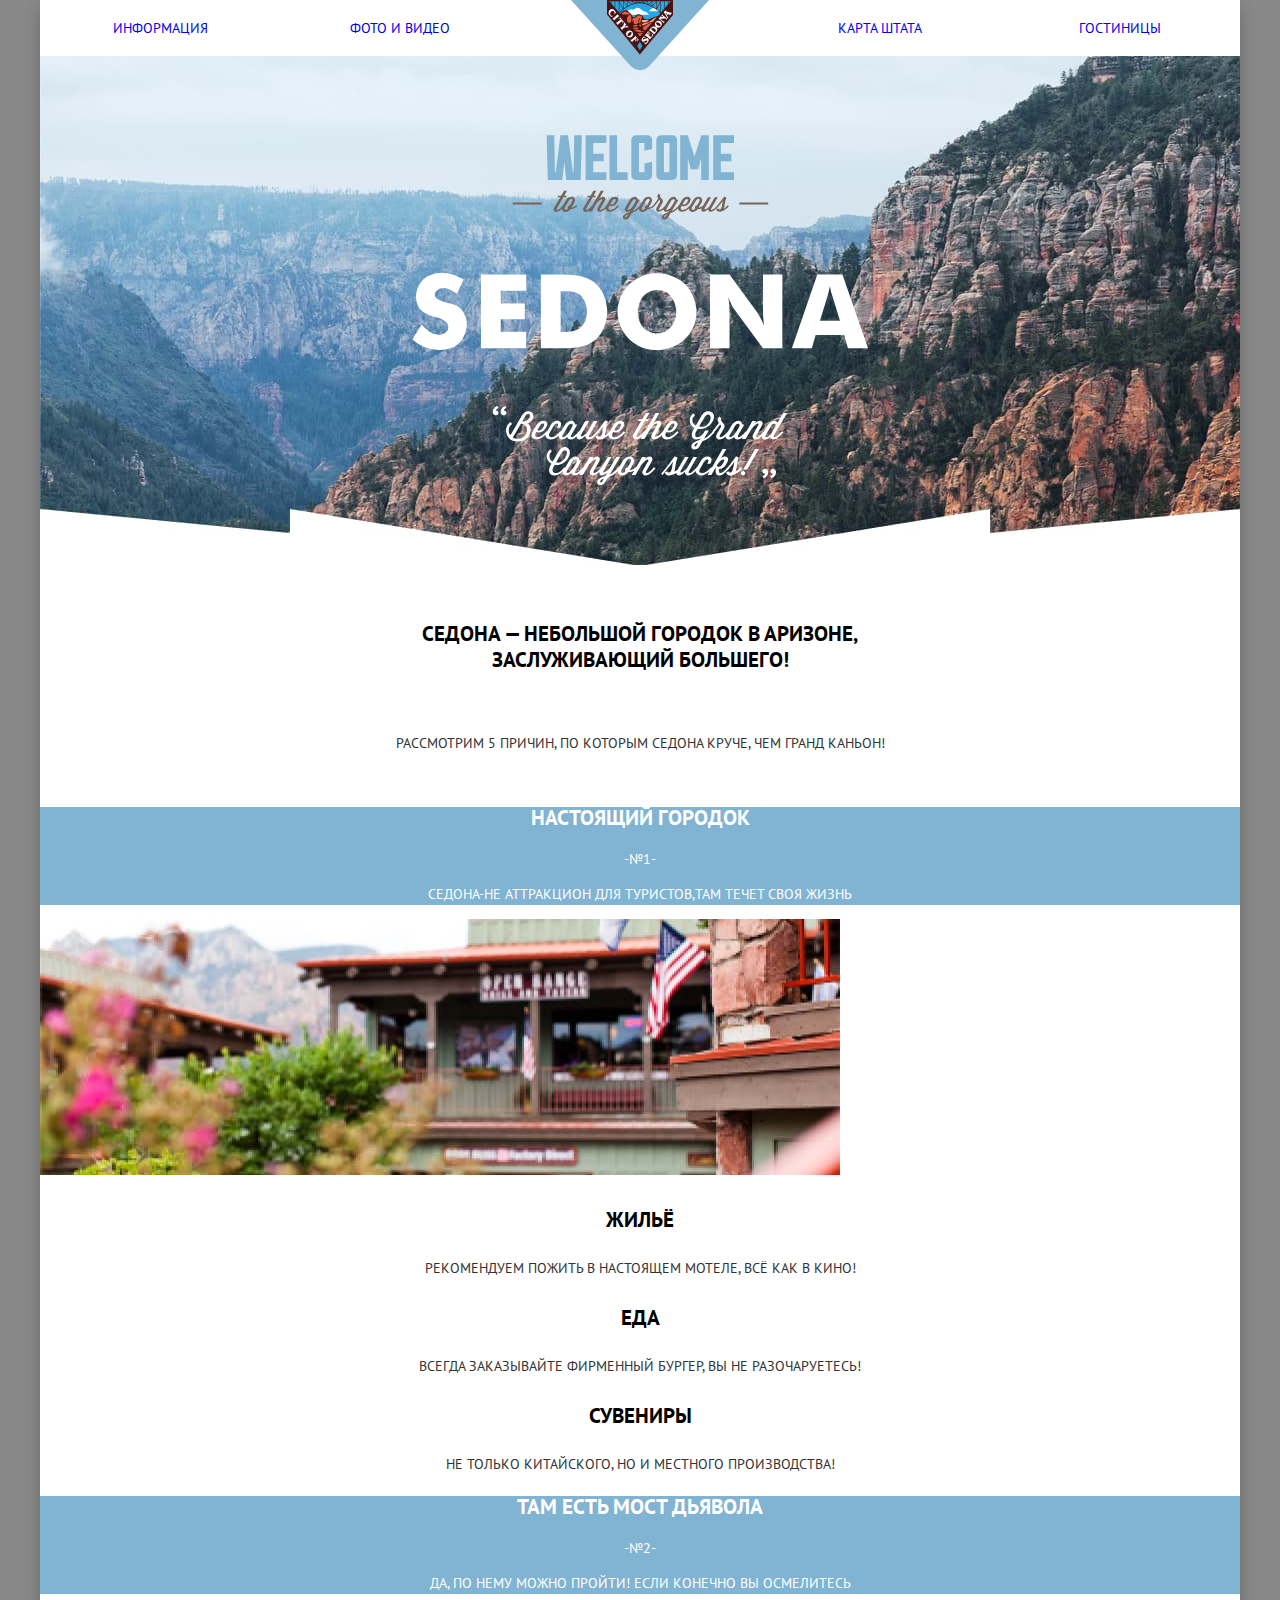
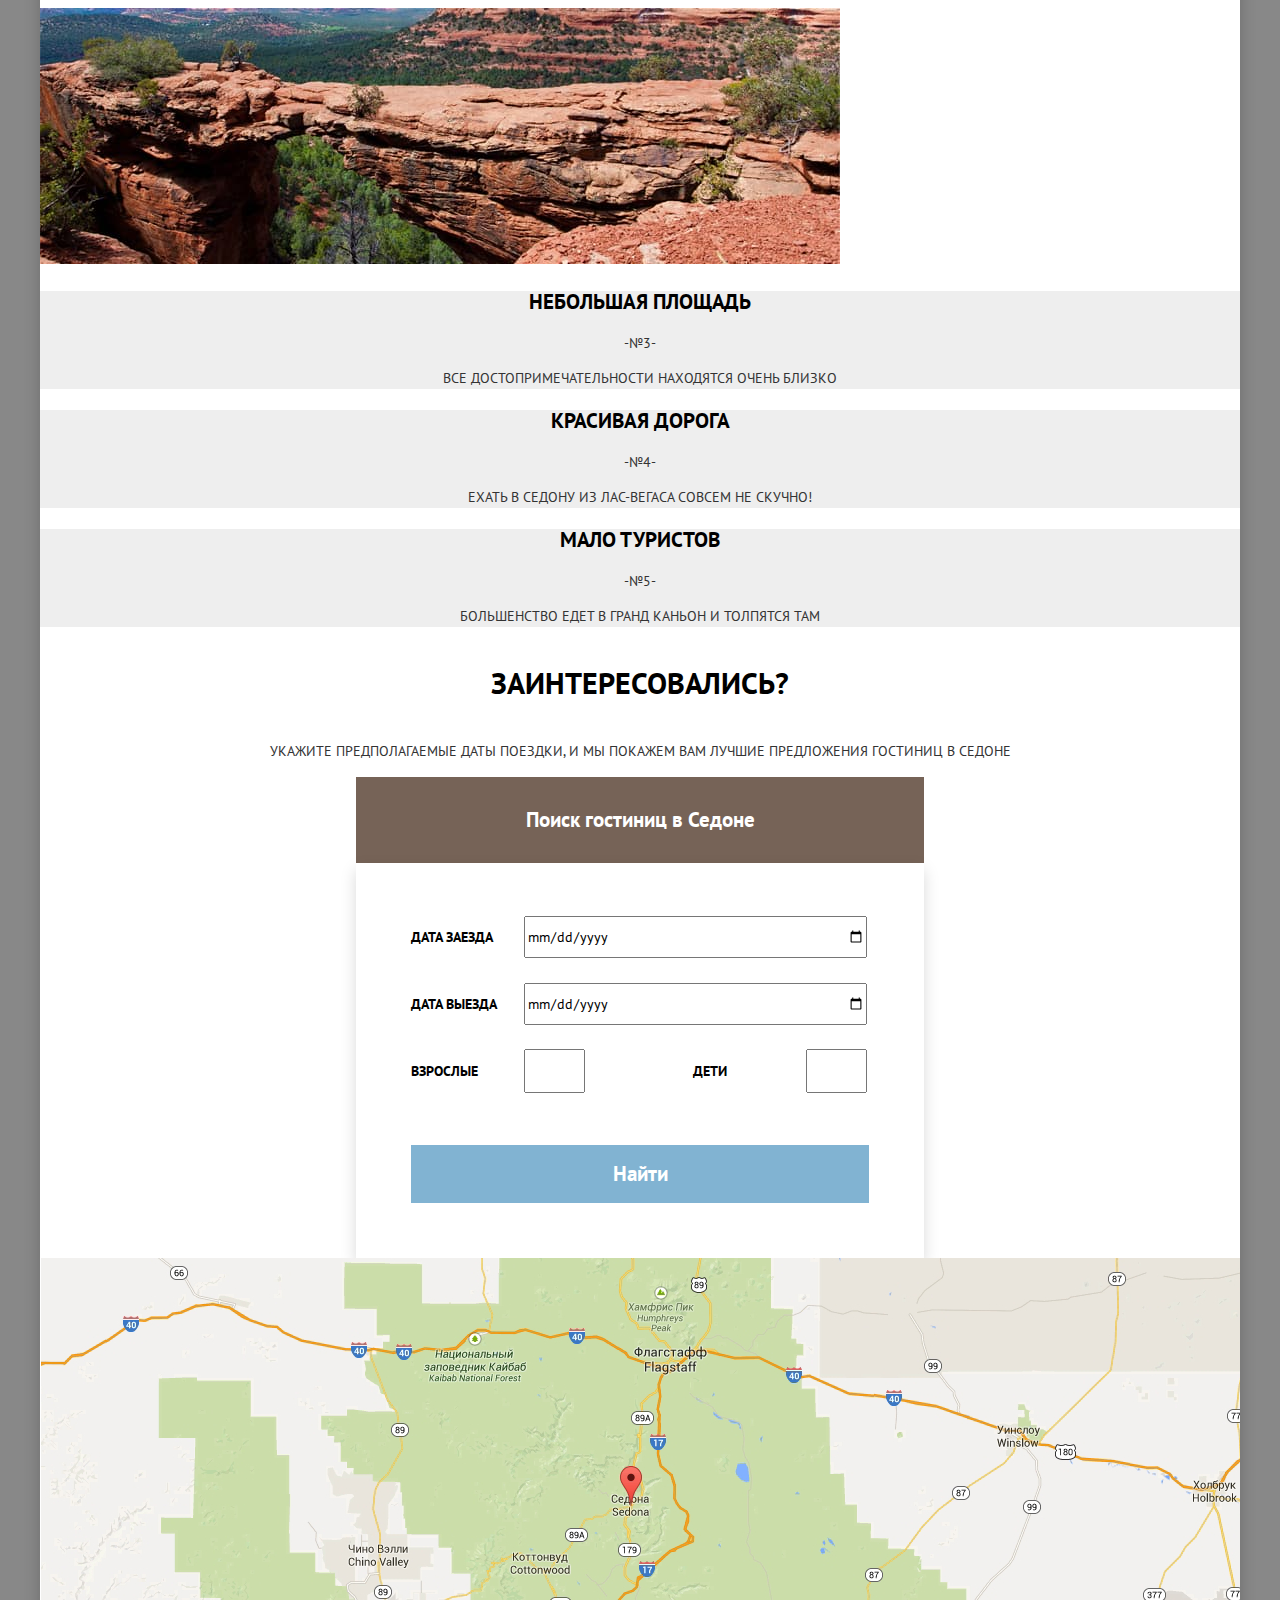
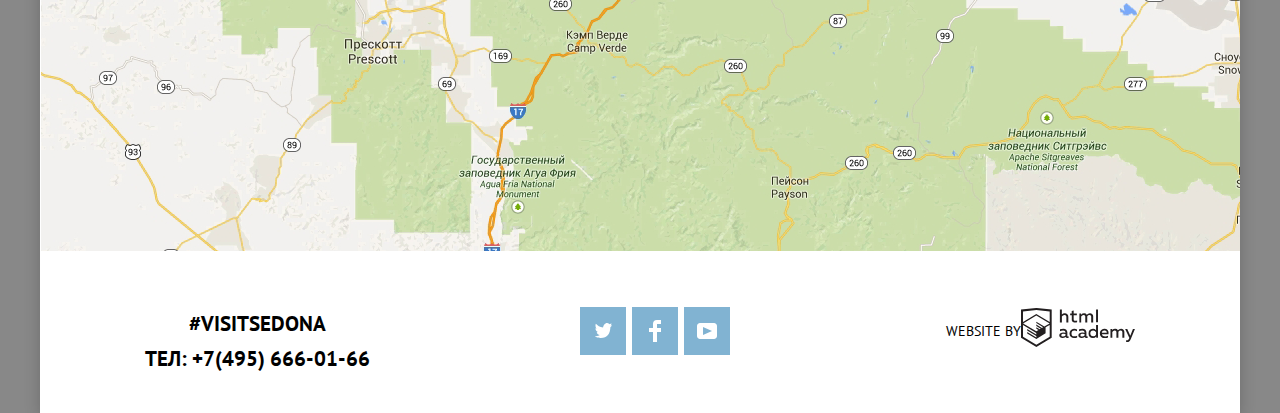
==== index.html @ 2810f87f "Доразмечены сетки" ====
<!DOCTYPE html>
<html class="page" lang="ru">
<head>
  <meta charset="utf-8">
  <title>HTML Academy: Седона</title>
  <link href="https://fonts.googleapis.com/css2?family=PT+Sans:wght@400;700&display=swap" rel="stylesheet">
  <link href="css/normalize.css" rel="stylesheet">
  <link href="css/style.css" rel="stylesheet">
</head>
<body>
<div class="container">
  <header class="header">
    <nav class="main-nav-container">
      <div class="nav-list">
        <ul class="reset-list site-nav-list">
          <li class="site-nav-item"><a href="blank.html">Информация</a></li>
          <li class="site-nav-item"><a href="blank.html">Фото и видео</a></li>
          <li class="site-nav-item"><a href="blank.html">Карта штата</a></li>
          <li class="site-nav-item"><a href="catalog.html">Гостиницы</a></li>
        </ul>
        <a class="main-header-logo">
          <img alt="Логотип Седона." height="70" src="img/logo-sedona.svg" width="138">
        </a>
      </div>
    </nav>
  </header>
  <main>
    <div class="hero">
      <img alt="Добро пожаловать в великолепную Седону." height="351" src="img/welcome.svg"
           width="457">
    </div>
    <div class="main-heading">
      <h1>Седона — небольшой городок в Аризоне, заслуживающий большего!</h1>
    </div>
    <section class="advantages">
      <h2 class="main-heading-advantages">Рассмотрим 5 причин, по которым Седона круче, чем Гранд каньон!</h2>
      <ul class="reset-list advantages-list">
        <li class="advantages-item">
          <div class="advantages-box">
            <h3 class="advantages-heading">Настоящий городок</h3>
            <p>-№1-</p>
            <p>Седона-не аттракцион для туристов,там течет своя жизнь</p>
          </div>
          <img alt="Вид на одно из зданий Седоны." height="256" src="img/view-of-the-house.jpg" width="800">
          <ul class="reset-list advantages-inner-list">
            <li class="advantages-inner-item">
              <h4 class="advantages-inner-title">Жильё</h4>
              <p class="advantages-content">Рекомендуем пожить в настоящем мотеле, всё как в кино!</p>
            </li>
            <li class="advantages-inner-item">
              <h4 class="advantages-inner-title">Еда</h4>
              <p class="advantages-content">Всегда заказывайте фирменный бургер, вы не разочаруетесь!</p>
            </li>
            <li class="advantages-inner-item">
              <h4 class="advantages-inner-title">Сувениры</h4>
              <p class="advantages-content">Не только китайского, но и местного производства!</p>
            </li>
          </ul>
        </li>
        <li class="advantages-item">
          <div class="advantages-box">
            <h3 class="advantages-heading">Там есть мост Дьявола</h3>
            <p>-№2-</p>
            <p>Да, по нему можно пройти! Если конечно вы осмелитесь</p>
          </div>
          <img alt="Мост Дьявола." height="256" src="img/bridge-of-the-devil.jpg" width="800">
        </li>
        <li class="advantages-item advantages-item-box">
          <h3 class="advantages-heading">Небольшая площадь</h3>
          <p class="advantages-content">-№3-</p>
          <p class="advantages-content">Все достопримечательности находятся очень близко</p>
        </li>
        <li class="advantages-item advantages-item-box">
          <h3 class="advantages-heading">Красивая дорога</h3>
          <p class="advantages-content">-№4-</p>
          <p class="advantages-content">Ехать в Седону из Лас-Вегаса совсем не скучно!</p>
        </li>
        <li class="advantages-item advantages-item-box">
          <h3 class="advantages-heading">Мало туристов</h3>
          <p class="advantages-content">-№5-</p>
          <p class="advantages-content">Большенство едет в Гранд каньон и толпятся там</p>
        </li>
      </ul>
    </section>
    <section class="search">
      <p class="search-title">Заинтересовались?</p>
      <p class="search-description">Укажите предполагаемые даты поездки, и мы покажем вам лучшие предложения гостиниц в
        Седоне</p>
      <div class="search-wrap">
        <button class="button-search button-search-hotel" type="button">Поиск гостиниц в Седоне</button>
        <form action="https://echo.htmlacademy.ru" class="search-form" method="get">
          <ul class="search-list reset-list">
            <li class="search-item">
              <label for="arrival">Дата заезда</label>
              <input id="arrival" name="arrival" type="date">
            </li>
            <li class="search-item">
              <label for="departure">Дата выезда</label>
              <input id="departure" name="departure" type="date">
            </li>
            <li class="search-item">
              <label for="adult">Взрослые</label>
              <input id="adult" min="0" name="number" step="1" type="number">
            </li>
            <li class="search-item">
              <label for="child">Дети</label>
              <input id="child" min="0" name="child" step="1" type="number">
            </li>
          </ul>
          <button class="button-search button-find" type="submit">Найти</button>
        </form>
      </div>
      <img alt="Схема проезда." height="594" src="img/map.png" width="1199">
    </section>
  </main>
  <footer class="page-footer">
    <div class="footer-contact">
      <p class="hashtag">#visitsedona</p>
      <a class="tel" href="tel:+74956660166">ТЕЛ: +7(495) 666-01-66</a>
    </div>
    <ul class="reset-list social-list">
      <li>
        <a class="social-link" href="#">
          <span class="visually-hidden">twitter</span>
          <svg height="15" viewBox="0 0 17 15" width="17">
            <path
              d="M10.95.144c1.685-.496 2.984.27 3.577 1.179.673-.231 1.331-.481 2.011-.708a2.345 2.345 0 0 1-.857 1.768c.685.17 1.304-.491 1.304-.491-.169 1-1.006 1.788-1.563 2.024-.231 6.75-3.175 11.217-10.077 11.082h-.446c-.41 0-4.164-.46-4.898-1.887 2.271.196 3.893-.422 4.693-1.177-.96-.3-2.679-.477-2.979-2.95.349.106.564.228 1.19.119C1.705 8.247.374 7.53.448 5.33c.285.328 1.067.536 1.34.472C1.085 5.561-.182 2.442.894.85c1.818 1.854 3.735 3.606 7.152 3.773C8.254 2.33 9.183.793 10.95.144z"
              fill="#FFF"/>
          </svg>

        </a>
      </li>
      <li>
        <a class="social-link" href="#">
          <span class="visually-hidden">facebook</span>
          <svg height="22" viewBox="0 0 12 22" width="12">
            <path d="M12 4V0H8a4 4 0 0 0-4 4v4H0v4h4v10h4V12h4V8H8V4h4z" fill="#FFF"/>
          </svg>
        </a>
      </li>
      <li>
        <a class="social-link" href="#">
          <span class="visually-hidden">youtube</span>
          <svg height="16" viewBox="0 0 20 16" width="20">
            <path
              d="M17 0H3C1.35 0 0 1.35 0 3v10c0 1.65 1.35 3 3 3h14c1.65 0 3-1.35 3-3V3c0-1.65-1.35-3-3-3zM6.027 11.998V4.002L15.014 8l-8.987 3.998z"
              fill="#FFF"/>
          </svg>

        </a>
      </li>
    </ul>
    <div class="website-wrap">
      <span class="website">Website by</span>
      <a class="img-logo" href="https://htmlacademy.ru/intensive/htmlcss">
        <img alt="Логотип htmlacademy." height="40" src="img/logo-htmlacademy.svg" width="114">
      </a>
    </div>
  </footer>
</div>
</body>
</html>
---- css/style.css ----
/* Variables */
:root {
  --white: #FFFFFF;
  --light-grey: #F2F2F2;
  --grey: #888888;
  --brown-grey-light: #EEEEEE;
  --border: #E5E5E5;
  --brown-grey: #666666;
  --blue: #81B3D2;
  --blue-middle: #669EC0;
  --blue-exstra-dark: #5496BD;
  --brown: #766357;
  --brown-middle: #604E43;
  --brown-dark: #503E33;
  --brown-exstra-dark: #333333;
  --black: #000000;
  --backgroung-welcome: #7aa2c8;
  --background-catalog: #6d757e;
  --backgroung-toggle: #ABABAB;
  --backgroung-controls: 255, 255, 255, 0.3;
}

/* Global */
body {
  min-width: 1200px;
  margin: 0;
  padding: 0;
  font-family: "PT Sans", "Arial", sans-serif;
  font-size: 14px;
  line-height: 21px;
  font-weight: normal;
  color: var(--black);
  text-transform: uppercase;
  background-color: var(--grey);
}

a {
  text-decoration: none;
}

img {
  max-width: 100%;
  height: auto;
}

.visually-hidden {
  position: absolute;
  width: 1px;
  height: 1px;
  margin: -1px;
  border: 0;
  padding: 0;
  white-space: nowrap;
  clip-path: inset(100%);
  clip: rect(0 0 0 0);
  overflow: hidden;
}

/*Grid*/
.page {
  height: 100%;
}

.container {
  width: 1200px;
  background-color: var(--white);
  box-shadow: 0px 5px 15px rgba(0, 1, 1, 0.2);
  margin: 0 auto;
}

/* Main navigation */
.main-nav-container {
  line-height: 26px;
  color: var(--black);
  text-align: center;
}

.reset-list {
  list-style: none;
  margin: 0;
  padding: 0;
}

.nav-list {
  display: grid;
  position: relative;
}

.site-nav-list {
  display: flex;
  width: 100%;
}

.site-nav-item {
  width: 20%;
  padding: 15px 0;
}

.site-nav-item:nth-child(2) {
  margin-right: auto;
}

.main-header-logo {
  position: absolute;
  left: 50%;
  top: 0;
  transform: translateX(-50%);
}


/* User navigation */
.site-nav a {
  color: inherit;
  font-weight: bold;
}

.site-nav a:focus,
.site-nav a:hover {
  color: var(--blue);
}

.site-nav a:active {
  color: var(--black);
}

.site-nav a:not([href]) {
  color: var(--brown);
}

/*main*/
.hero {
  display: flex;
  justify-content: center;
  background-color: var(--backgroung-welcome);
  background-image: url("../img/background-welcome.jpg");
  min-height: 509px;
}

.main-heading {
  line-height: 26px;
  text-align: center;
  font-weight: bold;
  display: flex;
  justify-content: center;
  margin-top: 42px;
  margin-bottom: 43px;
  align-items: center;
  padding: 0 365px 0 365px;
}

.main-heading h1 {
  font-size: 21px;
}

/*section advantages*/
.main-heading-advantages {
  line-height: 26px;
  font-size: 14px;
  color: var(--brown-exstra-dark);
  text-align: center;
  font-weight: normal;
  display: flex;
  justify-content: center;
  margin-bottom: 51px;
  margin-top: 0;
}

.advantages-inner-list {
  text-align: center;
}

.advantages-box {
  color: var(--white);
  background-color: var(--blue);
  text-align: center;
}

.advantages-heading,
.advantages-inner-title {
  font-size: 21px;
  font-weight: bold;
}

.advantages-item-box {
  background-color: var(--brown-grey-light);
  text-align: center;
}

.advantages-content {
  color: var(--brown-exstra-dark);
}

.search {
  display: flex;
  align-items: center;
  flex-direction: column;
}

.search-wrap {
  width: 568px;
  align-items: center;
  display: flex;
  flex-direction: column;
}

.search-list {
  display: grid;
  grid-template-rows: 38px 38px 38px;
  grid-template-columns: 50% 50%;
  row-gap: 29px;
  column-gap: 53px;
}

.search-item:nth-child(1),
.search-item:nth-child(2) {
  grid-column: 1/3;
}

.search-item {
  display: flex;
  justify-content: flex-start;
  align-self: center;
}

.search-item label {
  min-width: 113px;
  margin-right: auto;
  align-self: center;
}

.search-item input {
  width: 100%;
  height: 38px;
  margin-right: 55px;
}

.button-search-hotel {
  display: flex;
  width: 100%;
  justify-content: center;
  padding-top: 30px;
  padding-bottom: 30px;
}

.search-title {
  font-size: 30px;
  line-height: 24px;
  text-align: center;
  font-weight: bold;
}

.search-description {
  color: var(--brown-exstra-dark);
  line-height: 24px;
  text-align: center;
}

.button-search {
  color: var(--white);
  font-weight: bold;
  font-size: 21px;
  line-height: 26px;
  text-align: center;
  background-color: var(--brown);
  border: 0;
}

.button-find {
  background-color: var(--blue);
  display: block;
  padding: 16px 0;
  width: inherit;
  margin-top: 55px;
}

/* User button-find*/
.button-find:hover {
  background-color: var(--blue-middle);
}

.button-find:active {
  background-color: var(--blue-exstra-dark);
}


.search-form {
  width: 100%;
  line-height: 26px;
  font-weight: bold;
  box-shadow: 0px 7px 15px rgba(0, 1, 1, 0.15);
  padding: 55px;
  box-sizing: border-box;
}

/*Footer*/
.page-footer {
  font-size: 21px;
  line-height: 26px;
  color: var(--black);
  font-weight: bold;
  display: flex;
  justify-content: space-around;
  padding-top: 39px;
  padding-bottom: 41px;
  align-items: center;
}

.footer-contact {
  display: flex;
  align-items: center;
  flex-direction: column;
}

.social-list a {
  width: 46px;
  height: 48px;
  background-color: var(--blue);
  color: var(--black);
  display: flex;
  justify-content: center;
  align-items: center;
}

.social-list {
  display: flex;
  justify-content: center;
  align-items: center;
}

.social-list li {
  display: flex;
  margin-right: 6px;
}

.website-wrap {
  display: flex;
  justify-content: center;
  align-items: center;
  /* margin-right: */
}

.tel {
  color: var(--black);
  display: flex;
}

.hashtag {
  display: flex;
  margin-bottom: 9px;
}

.img-logo a {
  color: var(--black)
}

.website {
  color: var(--black);
  line-height: 26px;
  font-weight: normal;
  font-size: 14px;
}

/*User link-footer

.social-link:hover,
.social-link:focus,
.tel a:focus
{
 backgroung-color:var(--middle-blue)
}
.social-link:active,
.tel a:active
{
  background-color:var(--exstra-dark-blue)
}
*/
/*Catalog*/
/*Catalog section hotel-list*/
.hotel-list {
  display: flex;
}

.hotel {
  display: flex;
  justify-content: flex-start;
  align-items: center;
}

.hotel-item {
  border-top: 1px solid;
  border-color: var(--border);
  padding-right: 73px;
  padding-top: 24px;
  padding-left: 73px;
  padding-bottom: 30px;
}

.hotel-item:last-child {
  border-bottom: 1px solid;
  border-color: var(--border);
}

.hotel-title-link {
  color: var(--black);
  font-size: 21px;
  line-height: 26px;
  font-weight: bold;
}

.catalog-category-price {
  color: var(--brown-exstra-dark);
}

.catalog-category-price:first-child {
  margin-right: 38px;
}

.button-hotel {
  color: var(--white);
  font-weight: bold;
  padding: 3px 17px;
}

.rating {
  color: var(--brown-grey);
  background-color: var(--light-grey);
  text-align: center;
  align-self: flex-end;
  margin-left: auto;
  padding: 3px 12px 3px 15px;
}

.detail-button {
  background-color: var(--blue);
  margin-right: 6px;
}

.book-button {
  background-color: var(--brown);

}

.hotel-items {
  width: 100%;
}

.hotel-img {
  margin-right: 30px;
}

.hotel-content h3 {
  margin: 0 0 0 7px;
}

.hotel-category {
  margin-bottom: 18px;
}

/*User link class button*/

.detail-button:focus,
.detail-button:hover {
  background-color: var(--blue-middle);
}

.book-button:focus,
.book-button:hover {
  background-color: var(--brown-middle);
}

.detail-button:active {
  background-color: var(--blue-exstra-dark);
}

.book-button:active {
  background-color: var(--brown-dark);
}

/*User link */

.hotel-title-link:hover,
.hotel-title-link:focus {
  color: var(--blue);
}

.hotel-title-link:active {
  color: var(--black);
}

/*catalog filter*/
.filter-item {
  margin: 0;
  padding: 0;
  border: none;
}

.range-controls {
  position: relative;
  width: 316px;
  height: 2px;
  background-color: rgba(var(--backgroung-controls));
  margin-top: 20px;
}

.range-controls .scale {
  height: 2px;
  width: 248px;
  background-color: var(--white);
}

.range-controls .bar {
  width: 70%;
  height: 2px;
  background-color: var(--white);
}

.range-controls .toggle {
  position: absolute;
  top: 0;
  left: 0;
  width: 4px;
  height: 4px;
  padding: 0;
  border: 8px solid var(--white);
  background-color: var(--backgroung-toggle);
  mix-blend-mode: normal;
  border-radius: 50%;
  box-shadow: 0 2px 1px 0 var(--backgroung-toggle);
  cursor: pointer;
  transform: translateY(-50%);
}

.range-controls .toggle-min {
  left: 0px;
}

.range-controls .toggle-max {
  left: 233px;
}

.price-controls {
  border: 2px solid var(--white);
  border-radius: 2px;
}

.filter-form {
  background-color: var(--background-catalog);
  background-image: url("../img/background.jpg");
  color: var(--white);
}

.filter-form legend {
  font-size: 16px;
  font-weight: bold;
}

.filter-form fieldset {
  border: 0;
}

.found {
  font-weight: bold;
  font-size: 21px;
  line-height: 26px;
}

.sorting h2 {
  font-size: 12px;
  line-height: 18px;
  font-weight: normal;
}

.link-sorting {
  font-size: 12px;
  line-height: 18px;
  color: var(--black);
  text-decoration: underline;
  text-decoration-style: dotted;
}

/*user sorting*/

.link-sorting:hover {
  color: var(--blue);
}

.link-sorting:active {
  color: var(--blue);
  text-decoration: none;
}

.link-sorting:focus {
  color: var(--black);
  text-decoration: none;
}
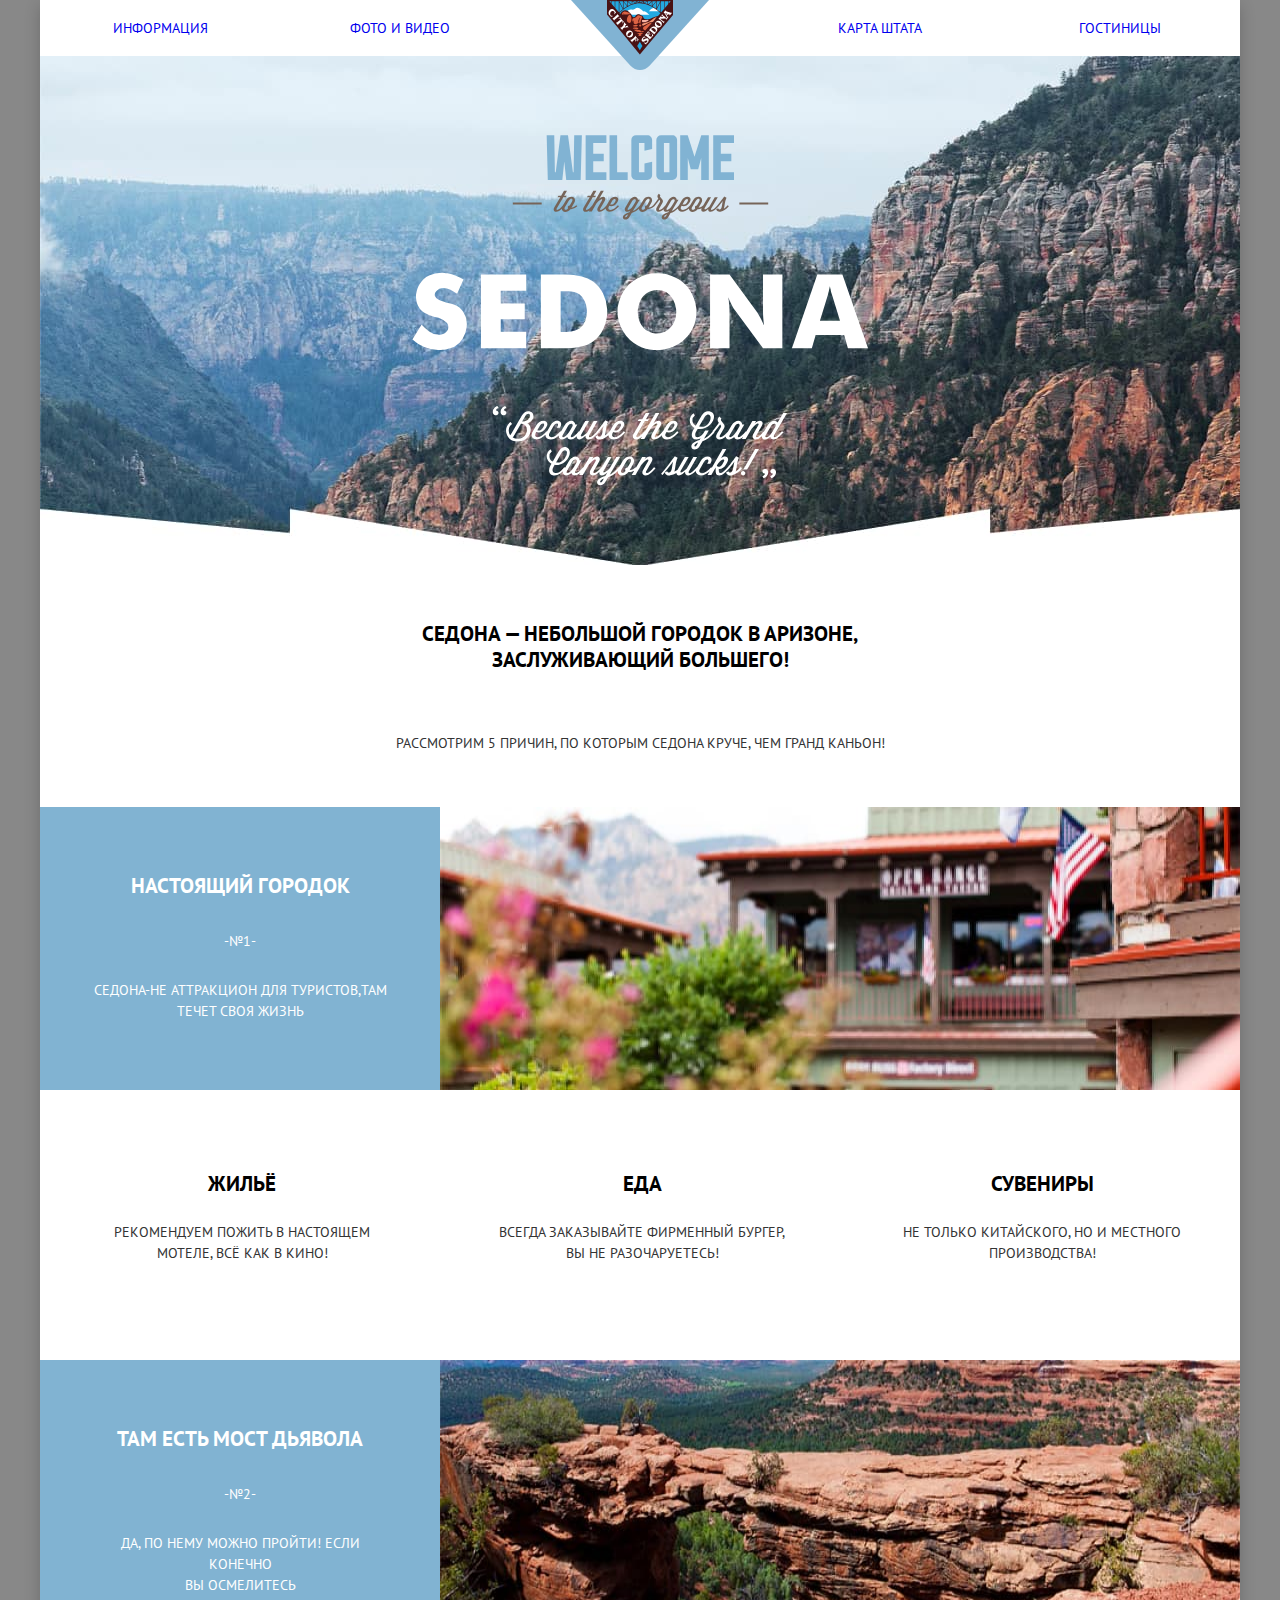
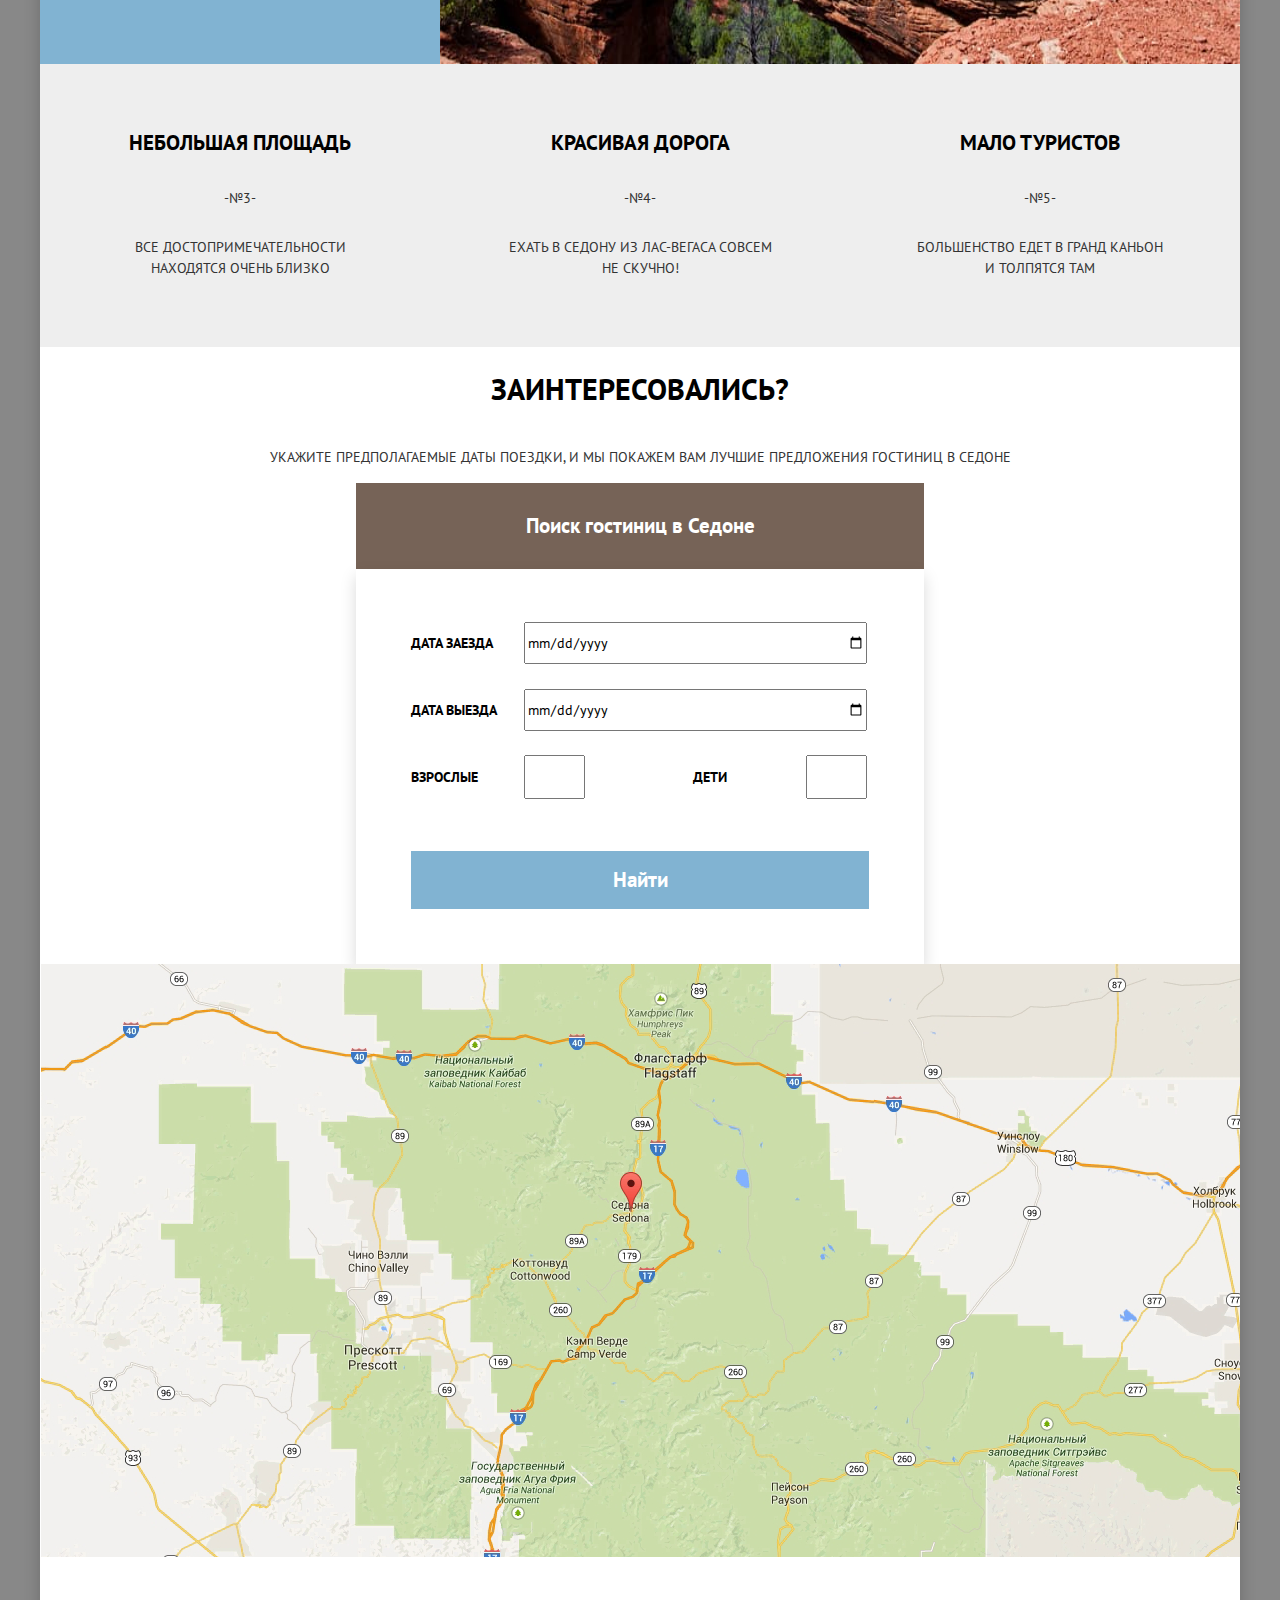
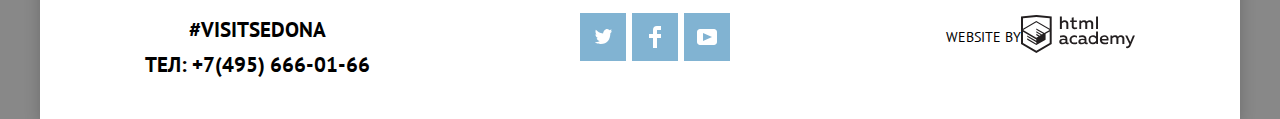
==== commit 232a2e9a: "Доделаны сетка главной" ====
--- a/index.html
+++ b/index.html
@@ -39,21 +39,21 @@
           <div class="advantages-box">
             <h3 class="advantages-heading">Настоящий городок</h3>
             <p>-№1-</p>
-            <p>Седона-не аттракцион для туристов,там течет своя жизнь</p>
+            <p>Седона-не аттракцион для туристов,там<br> течет своя жизнь</p>
           </div>
           <img alt="Вид на одно из зданий Седоны." height="256" src="img/view-of-the-house.jpg" width="800">
           <ul class="reset-list advantages-inner-list">
             <li class="advantages-inner-item">
               <h4 class="advantages-inner-title">Жильё</h4>
-              <p class="advantages-content">Рекомендуем пожить в настоящем мотеле, всё как в кино!</p>
+              <p class="advantages-content">Рекомендуем пожить в настоящем<br> мотеле, всё как в кино!</p>
             </li>
             <li class="advantages-inner-item">
               <h4 class="advantages-inner-title">Еда</h4>
-              <p class="advantages-content">Всегда заказывайте фирменный бургер, вы не разочаруетесь!</p>
+              <p class="advantages-content">Всегда заказывайте фирменный бургер,<br> вы не разочаруетесь!</p>
             </li>
             <li class="advantages-inner-item">
               <h4 class="advantages-inner-title">Сувениры</h4>
-              <p class="advantages-content">Не только китайского, но и местного производства!</p>
+              <p class="advantages-content">Не только китайского, но и местного<br> производства!</p>
             </li>
           </ul>
         </li>
@@ -61,24 +61,24 @@
           <div class="advantages-box">
             <h3 class="advantages-heading">Там есть мост Дьявола</h3>
             <p>-№2-</p>
-            <p>Да, по нему можно пройти! Если конечно вы осмелитесь</p>
+            <p>Да, по нему можно пройти! Если конечно<br> вы осмелитесь</p>
           </div>
           <img alt="Мост Дьявола." height="256" src="img/bridge-of-the-devil.jpg" width="800">
         </li>
         <li class="advantages-item advantages-item-box">
           <h3 class="advantages-heading">Небольшая площадь</h3>
           <p class="advantages-content">-№3-</p>
-          <p class="advantages-content">Все достопримечательности находятся очень близко</p>
+          <p class="advantages-content">Все достопримечательности<br> находятся очень близко</p>
         </li>
         <li class="advantages-item advantages-item-box">
           <h3 class="advantages-heading">Красивая дорога</h3>
           <p class="advantages-content">-№4-</p>
-          <p class="advantages-content">Ехать в Седону из Лас-Вегаса совсем не скучно!</p>
+          <p class="advantages-content">Ехать в Седону из Лас-Вегаса совсем<br> не скучно!</p>
         </li>
         <li class="advantages-item advantages-item-box">
           <h3 class="advantages-heading">Мало туристов</h3>
           <p class="advantages-content">-№5-</p>
-          <p class="advantages-content">Большенство едет в Гранд каньон и толпятся там</p>
+          <p class="advantages-content">Большенство едет в Гранд каньон<br> и толпятся там</p>
         </li>
       </ul>
     </section>
--- a/css/style.css
+++ b/css/style.css
@@ -16,7 +16,7 @@
   --black: #000000;
   --backgroung-welcome: #7aa2c8;
   --background-catalog: #6d757e;
-  --backgroung-toggle: #ABABAB;
+  --backgroung-toggle: #ababab;
   --backgroung-controls: 255, 255, 255, 0.3;
 }
 
@@ -145,7 +145,7 @@
   margin-top: 42px;
   margin-bottom: 43px;
   align-items: center;
-  padding: 0 365px 0 365px;
+  padding: 0 365px;
 }
 
 .main-heading h1 {
@@ -165,14 +165,46 @@
   margin-top: 0;
 }
 
+.advantages-list {
+  display: flex;
+  flex-wrap: wrap;
+}
+
+.advantages-item-box,
+.advantages-box {
+  padding: 47px 50px 54px 50px;
+  box-sizing: border-box;
+}
+
+
+.advantages-item:first-child {
+  display: flex;
+  flex-wrap: wrap;
+  justify-content: flex-start;
+}
+
+.advantages-item:nth-child(2) {
+  display: flex;
+}
+
 .advantages-inner-list {
   text-align: center;
+  display: flex;
 }
 
 .advantages-box {
   color: var(--white);
   background-color: var(--blue);
   text-align: center;
+  display: flex;
+  flex-direction: column;
+  width: 400px;
+}
+
+.advantages-inner-item {
+  padding: 55px 51px 82px 55px;
+  width: 400px;
+  box-sizing: border-box;
 }
 
 .advantages-heading,
@@ -181,9 +213,25 @@
   font-weight: bold;
 }
 
+/*.advantages-inner-item:first-child::before{
+ content: url("../img/icon-1.svg");
+}
+
+.advantages-inner-item:nth-child(2)::before{
+  content: url("../img/icon-2.svg");
+}
+
+.advantages-inner-item:last-child::before{
+  content: url("../img/icon-3.svg");
+}
+*/
 .advantages-item-box {
   background-color: var(--brown-grey-light);
   text-align: center;
+  display: flex;
+  flex-direction: column;
+  align-items: center;
+  width: 400px;
 }
 
 .advantages-content {
@@ -305,12 +353,6 @@
   align-items: center;
 }
 
-.footer-contact {
-  display: flex;
-  align-items: center;
-  flex-direction: column;
-}
-
 .social-list a {
   width: 46px;
   height: 48px;
@@ -328,24 +370,21 @@
 }
 
 .social-list li {
-  display: flex;
   margin-right: 6px;
 }
 
 .website-wrap {
   display: flex;
-  justify-content: center;
   align-items: center;
   /* margin-right: */
 }
 
 .tel {
   color: var(--black);
-  display: flex;
 }
 
 .hashtag {
-  display: flex;
+  text-align: center;
   margin-bottom: 9px;
 }
 
@@ -376,19 +415,16 @@
 */
 /*Catalog*/
 /*Catalog section hotel-list*/
-.hotel-list {
-  display: flex;
-}
 
 .hotel {
   display: flex;
+  flex-wrap: wrap;
   justify-content: flex-start;
   align-items: center;
 }
 
 .hotel-item {
-  border-top: 1px solid;
-  border-color: var(--border);
+  border-top: 1px solid var(--border);
   padding-right: 73px;
   padding-top: 24px;
   padding-left: 73px;
@@ -396,8 +432,7 @@
 }
 
 .hotel-item:last-child {
-  border-bottom: 1px solid;
-  border-color: var(--border);
+  border-bottom: 1px solid var(--border);
 }
 
 .hotel-title-link {
@@ -407,11 +442,11 @@
   font-weight: bold;
 }
 
-.catalog-category-price {
+.hotel-tag {
   color: var(--brown-exstra-dark);
 }
 
-.catalog-category-price:first-child {
+.hotel-tag:first-child {
   margin-right: 38px;
 }
 
@@ -430,6 +465,11 @@
   padding: 3px 12px 3px 15px;
 }
 
+.rating::before {
+  background-image: url("../img/star.svg");
+
+}
+
 .detail-button {
   background-color: var(--blue);
   margin-right: 6px;
@@ -452,7 +492,7 @@
   margin: 0 0 0 7px;
 }
 
-.hotel-category {
+.hotel-tags {
   margin-bottom: 18px;
 }
 
@@ -500,6 +540,7 @@
   height: 2px;
   background-color: rgba(var(--backgroung-controls));
   margin-top: 20px;
+
 }
 
 .range-controls .scale {
@@ -514,7 +555,7 @@
   background-color: var(--white);
 }
 
-.range-controls .toggle {
+.toggle {
   position: absolute;
   top: 0;
   left: 0;
@@ -530,23 +571,28 @@
   transform: translateY(-50%);
 }
 
-.range-controls .toggle-min {
+.toggle-min {
   left: 0px;
 }
 
-.range-controls .toggle-max {
+.toggle-max {
   left: 233px;
 }
 
 .price-controls {
   border: 2px solid var(--white);
   border-radius: 2px;
+  margin-top: 11px;
+  margin-bottom: 20px;
 }
 
 .filter-form {
   background-color: var(--background-catalog);
   background-image: url("../img/background.jpg");
   color: var(--white);
+  display: flex;
+  padding: 26px 72px 32px 72px;
+  justify-content: space-between;
 }
 
 .filter-form legend {
@@ -558,16 +604,67 @@
   border: 0;
 }
 
+.infrastructure legend {
+  margin-bottom: 24px;
+}
+
+.type-of-housing legend {
+  margin-bottom: 24px;
+}
+
+.infrastructure-list li {
+  margin-bottom: 25px;
+}
+
+.infrastructure-list li:last-child {
+  margin-bottom: 0;
+}
+
+.type-of-housing-list li {
+  margin-bottom: 25px;
+}
+
+.type-of-housing-list li:last-child {
+  margin-bottom: 0;
+}
+
+.button-filter {
+  padding: 7px 35px 8px 35px;
+  border: 2px solid var(--white);
+  border-radius: 2px;
+  margin-top: 33px;
+  align-self: center;
+  margin-left: auto;
+  margin-right: auto;
+  display: block;
+}
+
 .found {
   font-weight: bold;
   font-size: 21px;
   line-height: 26px;
+  margin-right: 46px;
+}
+
+.sorting {
+  display: flex;
+  padding: 29px 73px 31px;
+  align-items: center;
+}
+
+.sorting-list {
+  display: flex;
+}
+
+.sorting-list li {
+  margin-right: 32px;
 }
 
 .sorting h2 {
   font-size: 12px;
   line-height: 18px;
   font-weight: normal;
+  margin-right: 40px;
 }
 
 .link-sorting {
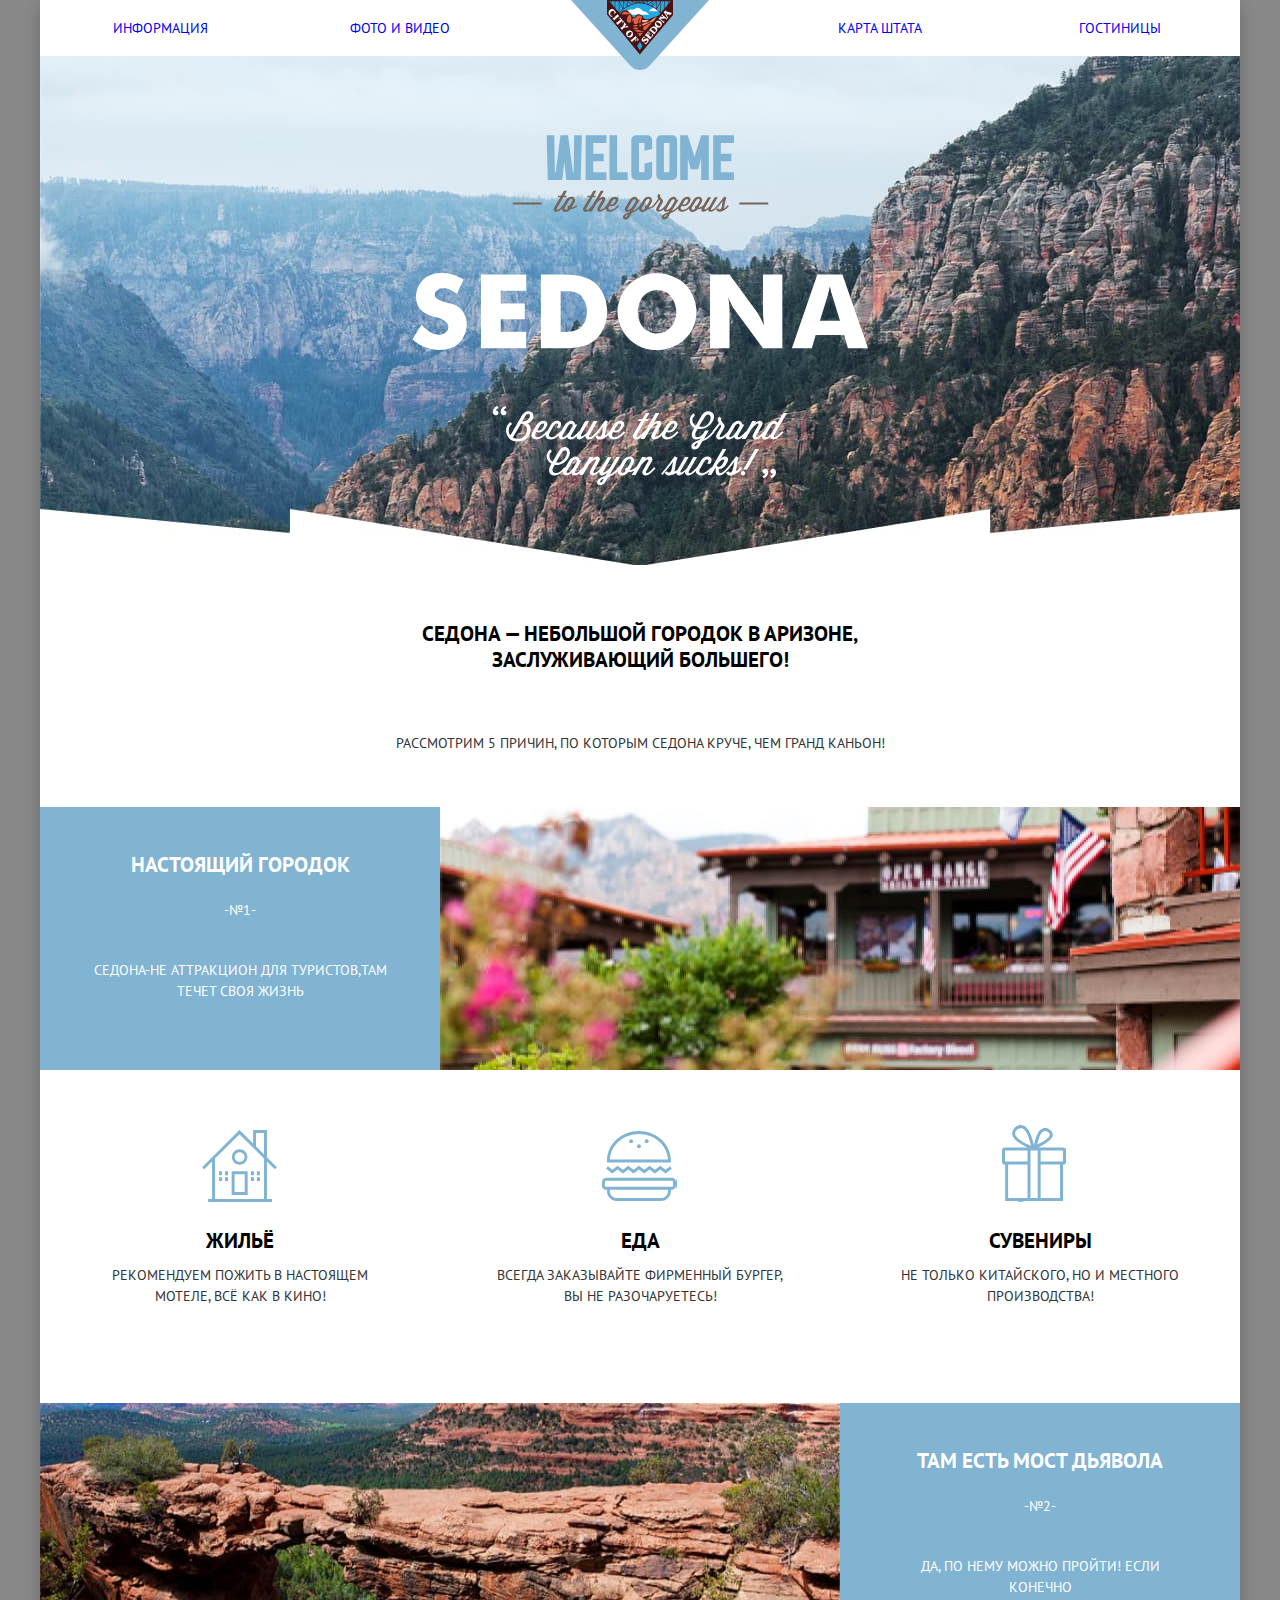
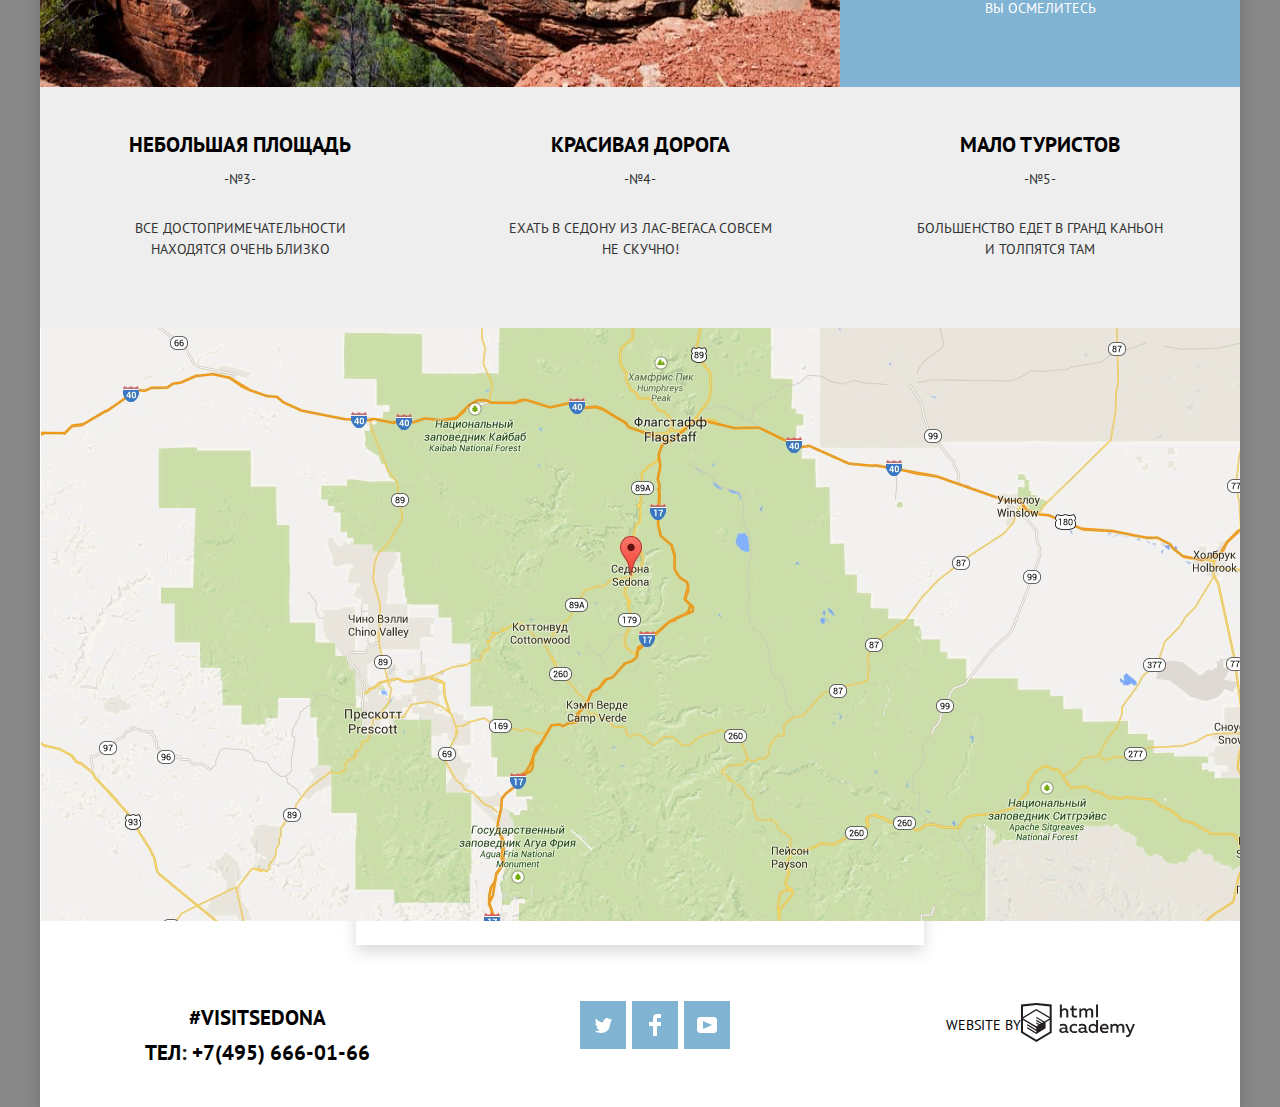
==== commit ec51a58c: "Начато задание 12. Начинаем оформление декоративных элементов" ====
--- a/index.html
+++ b/index.html
@@ -38,8 +38,8 @@
         <li class="advantages-item">
           <div class="advantages-box">
             <h3 class="advantages-heading">Настоящий городок</h3>
-            <p>-№1-</p>
-            <p>Седона-не аттракцион для туристов,там<br> течет своя жизнь</p>
+            <p class="number">-№1-</p>
+            <p>Седона-не аттракцион для туристов,там течет своя жизнь</p>
           </div>
           <img alt="Вид на одно из зданий Седоны." height="256" src="img/view-of-the-house.jpg" width="800">
           <ul class="reset-list advantages-inner-list">
@@ -58,12 +58,12 @@
           </ul>
         </li>
         <li class="advantages-item">
+          <img alt="Мост Дьявола." height="256" src="img/bridge-of-the-devil.jpg" width="800">
           <div class="advantages-box">
             <h3 class="advantages-heading">Там есть мост Дьявола</h3>
-            <p>-№2-</p>
+            <p class="number">-№2-</p>
             <p>Да, по нему можно пройти! Если конечно<br> вы осмелитесь</p>
           </div>
-          <img alt="Мост Дьявола." height="256" src="img/bridge-of-the-devil.jpg" width="800">
         </li>
         <li class="advantages-item advantages-item-box">
           <h3 class="advantages-heading">Небольшая площадь</h3>
@@ -110,7 +110,7 @@
           <button class="button-search button-find" type="submit">Найти</button>
         </form>
       </div>
-      <img alt="Схема проезда." height="594" src="img/map.png" width="1199">
+      <img alt="Схема проезда." class="map" height="594" src="img/map.png" width="1199">
     </section>
   </main>
   <footer class="page-footer">
--- a/css/style.css
+++ b/css/style.css
@@ -172,7 +172,7 @@
 
 .advantages-item-box,
 .advantages-box {
-  padding: 47px 50px 54px 50px;
+  padding: 47px 50px 54px;
   box-sizing: border-box;
 }
 
@@ -202,29 +202,53 @@
 }
 
 .advantages-inner-item {
-  padding: 55px 51px 82px 55px;
+  padding: 160px 50px 82px;
   width: 400px;
   box-sizing: border-box;
+  position: relative;
 }
 
 .advantages-heading,
 .advantages-inner-title {
   font-size: 21px;
   font-weight: bold;
-}
-
-/*.advantages-inner-item:first-child::before{
- content: url("../img/icon-1.svg");
-}
-
-.advantages-inner-item:nth-child(2)::before{
-  content: url("../img/icon-2.svg");
-}
-
-.advantages-inner-item:last-child::before{
-  content: url("../img/icon-3.svg");
-}
-*/
+  margin: 0;
+}
+
+.number {
+  margin: 25px 0;
+}
+
+.advantages-inner-item:first-child::before {
+  content: "";
+  width: 75px;
+  height: 72px;
+  background-image: url("../img/icon-1.svg");
+  position: absolute;
+  top: 60px;
+  left: 162px;
+}
+
+.advantages-inner-item:nth-child(2)::before {
+  content: "";
+  width: 75px;
+  height: 70px;
+  background-image: url("../img/icon-3.svg");
+  position: absolute;
+  top: 61px;
+  left: 162px;
+}
+
+.advantages-inner-item:last-child::before {
+  content: "";
+  background-image: url("../img/icon-2.svg");
+  width: 64px;
+  height: 77px;
+  position: absolute;
+  top: 55px;
+  left: 162px;
+}
+
 .advantages-item-box {
   background-color: var(--brown-grey-light);
   text-align: center;
@@ -259,6 +283,7 @@
   column-gap: 53px;
 }
 
+
 .search-item:nth-child(1),
 .search-item:nth-child(2) {
   grid-column: 1/3;
@@ -280,6 +305,19 @@
   width: 100%;
   height: 38px;
   margin-right: 55px;
+  background-color: var(--light-grey);
+  position: relative;
+}
+
+.search-item input::before {
+  content: "";
+  background: url("../img/calendar.svg") no-repeat;
+  width: 21px;
+  height: 23px;
+  position: absolute;
+  right: 9px;
+  top: 7px;
+  bottom: 8px;
 }
 
 .button-search-hotel {
@@ -288,6 +326,7 @@
   justify-content: center;
   padding-top: 30px;
   padding-bottom: 30px;
+  position: relative;
 }
 
 .search-title {
@@ -321,6 +360,12 @@
   margin-top: 55px;
 }
 
+.map {
+  position: absolute;
+  z-index: 0;
+
+}
+
 /* User button-find*/
 .button-find:hover {
   background-color: var(--blue-middle);
@@ -463,11 +508,17 @@
   align-self: flex-end;
   margin-left: auto;
   padding: 3px 12px 3px 15px;
+  position: relative;
 }
 
 .rating::before {
+  content: "";
   background-image: url("../img/star.svg");
-
+  position: absolute;
+  top: -47px;
+
+  width: 19px;
+  height: 17px;
 }
 
 .detail-button {
@@ -591,7 +642,7 @@
   background-image: url("../img/background.jpg");
   color: var(--white);
   display: flex;
-  padding: 26px 72px 32px 72px;
+  padding: 26px 72px 32px;
   justify-content: space-between;
 }
 
@@ -604,28 +655,29 @@
   border: 0;
 }
 
-.infrastructure legend {
+.form-list legend {
   margin-bottom: 24px;
 }
 
-.type-of-housing legend {
-  margin-bottom: 24px;
-}
-
-.infrastructure-list li {
+.form-list li {
   margin-bottom: 25px;
 }
 
-.infrastructure-list li:last-child {
+.form-list li:last-child {
   margin-bottom: 0;
 }
 
-.type-of-housing-list li {
-  margin-bottom: 25px;
-}
-
-.type-of-housing-list li:last-child {
-  margin-bottom: 0;
+.form-list input {
+  position: relative;
+}
+
+.form-list input::before {
+  content: "";
+  background: url("../img/checkbox-on.svg");
+  width: 23px;
+  height: 23px;
+  position: absolute;
+  left: 16px;
 }
 
 .button-filter {
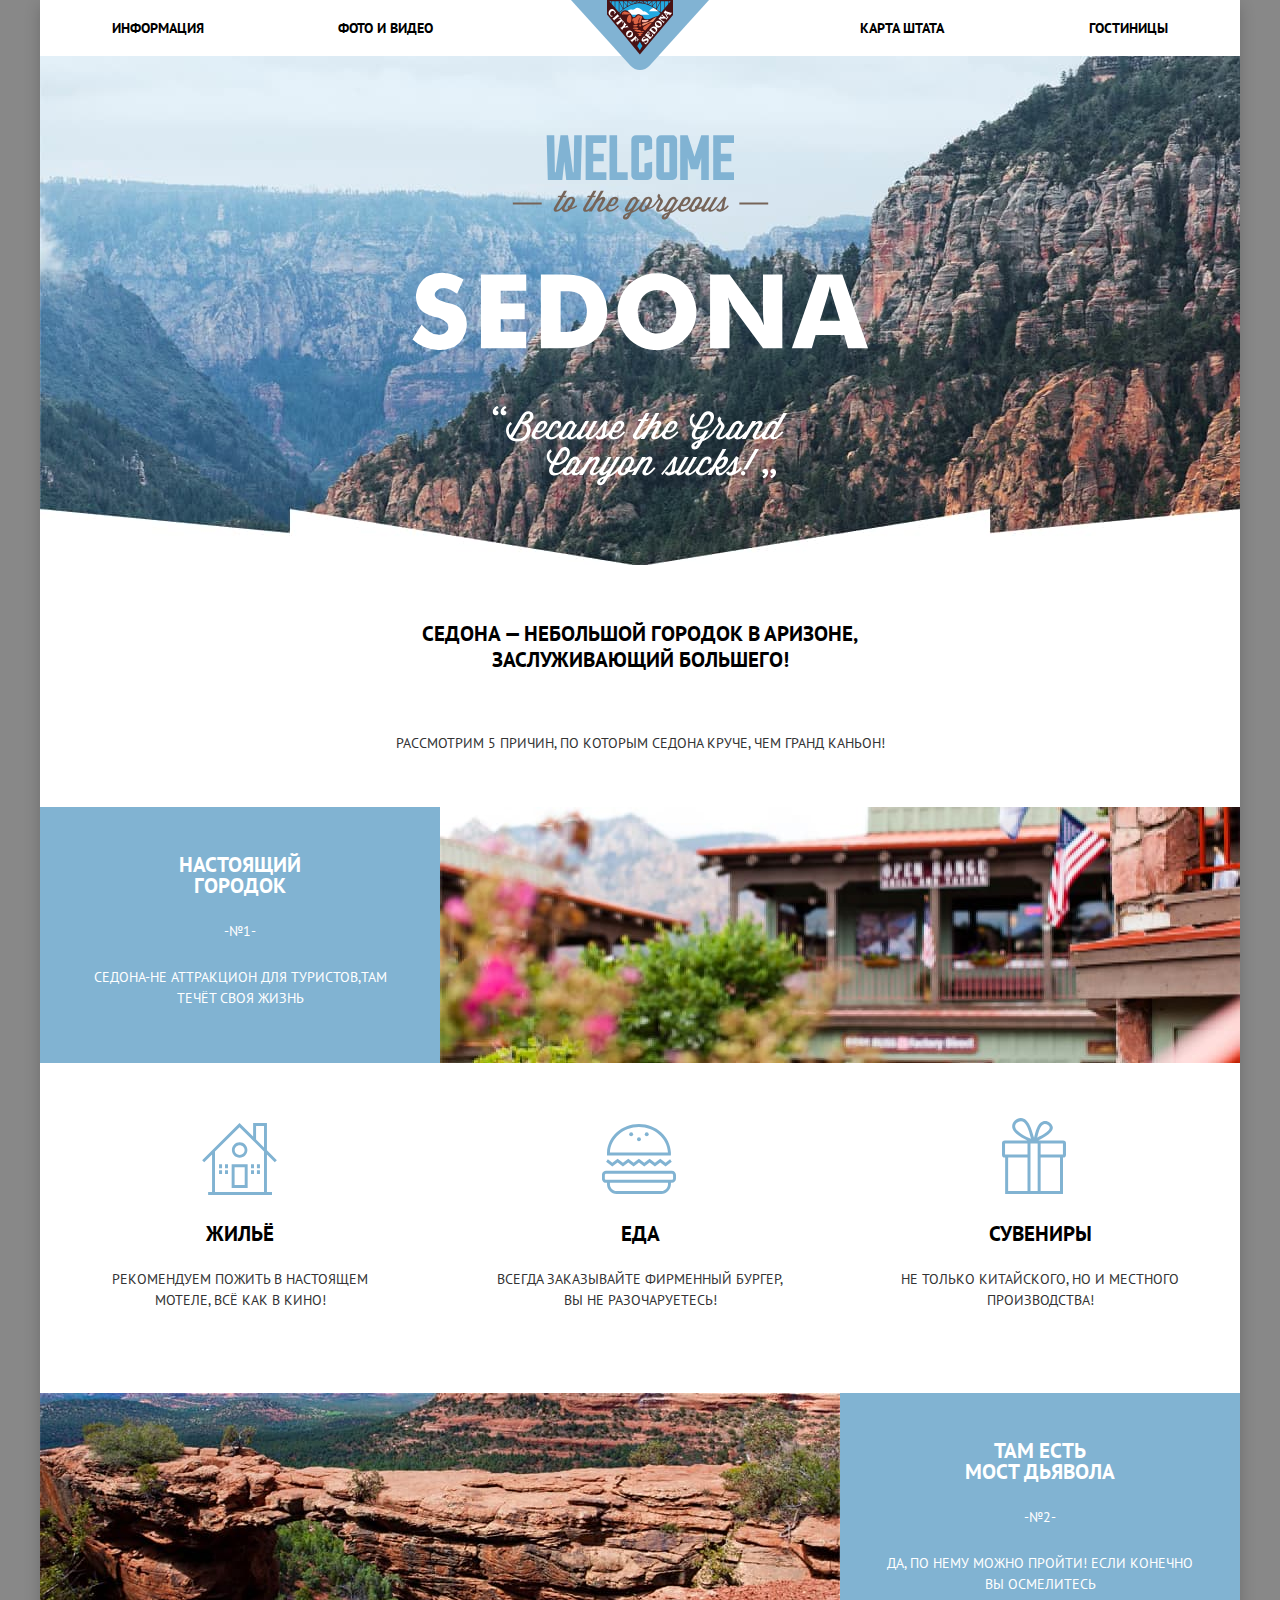
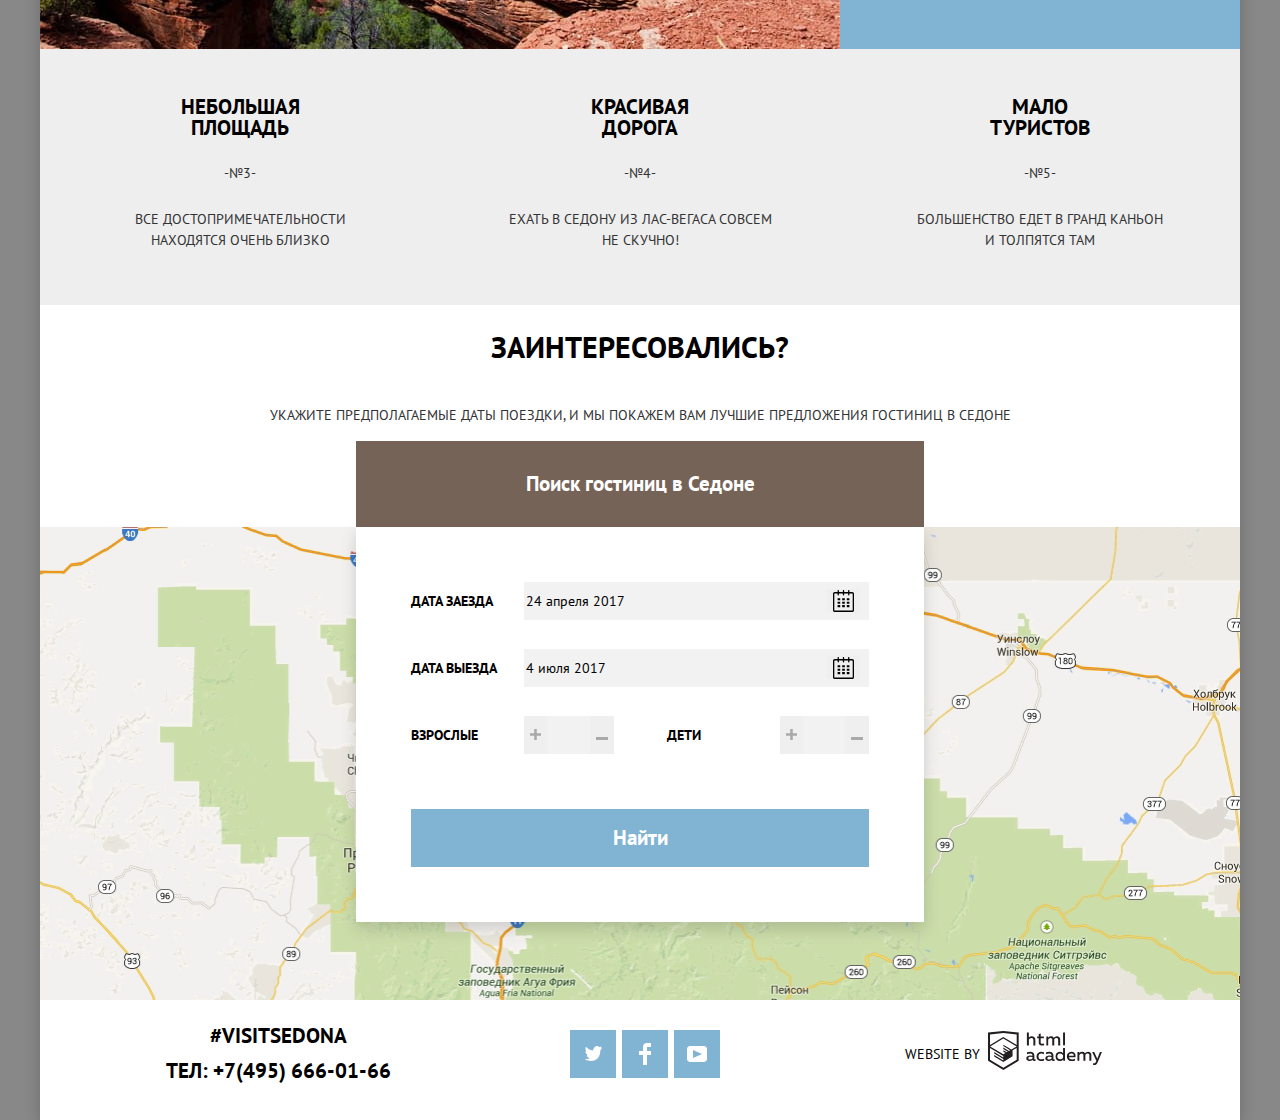
==== commit 4be7e1d2: "Начато задание 12. Начинаем оформление декоративных элементов" ====
--- a/index.html
+++ b/index.html
@@ -37,9 +37,9 @@
       <ul class="reset-list advantages-list">
         <li class="advantages-item">
           <div class="advantages-box">
-            <h3 class="advantages-heading">Настоящий городок</h3>
+            <h3 class="advantages-heading">Настоящий<br> городок</h3>
             <p class="number">-№1-</p>
-            <p>Седона-не аттракцион для туристов,там течет своя жизнь</p>
+            <p class="reset-p">Седона-не аттракцион для туристов,там течёт своя жизнь</p>
           </div>
           <img alt="Вид на одно из зданий Седоны." height="256" src="img/view-of-the-house.jpg" width="800">
           <ul class="reset-list advantages-inner-list">
@@ -60,25 +60,25 @@
         <li class="advantages-item">
           <img alt="Мост Дьявола." height="256" src="img/bridge-of-the-devil.jpg" width="800">
           <div class="advantages-box">
-            <h3 class="advantages-heading">Там есть мост Дьявола</h3>
+            <h3 class="advantages-heading">Там есть<br> мост Дьявола</h3>
             <p class="number">-№2-</p>
-            <p>Да, по нему можно пройти! Если конечно<br> вы осмелитесь</p>
+            <p class="reset-p">Да, по нему можно пройти! Если конечно<br> вы осмелитесь</p>
           </div>
         </li>
         <li class="advantages-item advantages-item-box">
-          <h3 class="advantages-heading">Небольшая площадь</h3>
-          <p class="advantages-content">-№3-</p>
-          <p class="advantages-content">Все достопримечательности<br> находятся очень близко</p>
+          <h3 class="advantages-heading">Небольшая<br> площадь</h3>
+          <p class="advantages-content number">-№3-</p>
+          <p class="advantages-content reset-p">Все достопримечательности<br> находятся очень близко</p>
         </li>
         <li class="advantages-item advantages-item-box">
-          <h3 class="advantages-heading">Красивая дорога</h3>
-          <p class="advantages-content">-№4-</p>
-          <p class="advantages-content">Ехать в Седону из Лас-Вегаса совсем<br> не скучно!</p>
+          <h3 class="advantages-heading">Красивая<br> дорога</h3>
+          <p class="advantages-content number">-№4-</p>
+          <p class="advantages-content reset-p">Ехать в Седону из Лас-Вегаса совсем<br> не скучно!</p>
         </li>
         <li class="advantages-item advantages-item-box">
-          <h3 class="advantages-heading">Мало туристов</h3>
-          <p class="advantages-content">-№5-</p>
-          <p class="advantages-content">Большенство едет в Гранд каньон<br> и толпятся там</p>
+          <h3 class="advantages-heading">Мало<br> туристов</h3>
+          <p class="advantages-content number">-№5-</p>
+          <p class="advantages-content reset-p">Большенство едет в Гранд каньон <br>и толпятся там</p>
         </li>
       </ul>
     </section>
@@ -92,30 +92,80 @@
           <ul class="search-list reset-list">
             <li class="search-item">
               <label for="arrival">Дата заезда</label>
-              <input id="arrival" name="arrival" type="date">
+              <input id="arrival" name="arrival" type="text" value="24 апреля 2017">
+              <div class="wraper-calendar">
+                <button class="calendar" type="button">
+                  <span class="visually-hidden">Открыть календарь</span>
+                  <svg height="22" viewBox="0 0 21 22" width="21">
+                    <path
+                      d="M19.251 2.025h-2.845V.648c0-.381-.294-.689-.656-.689-.363 0-.656.308-.656.689v1.377h-3.938V.648c0-.381-.294-.689-.655-.689-.363 0-.657.308-.657.689v1.377H5.906V.648c0-.381-.294-.689-.656-.689-.363 0-.657.308-.657.689v1.377H1.75C.784 2.025 0 2.847 0 3.862v16.302C0 21.179.784 22 1.75 22h17.501c.966 0 1.749-.821 1.749-1.836V3.862c0-1.015-.783-1.837-1.749-1.837zm.437 18.139a.448.448 0 0 1-.437.459H1.75a.45.45 0 0 1-.438-.459V3.862a.45.45 0 0 1 .438-.459h2.844v1.378c0 .381.294.689.657.689.362 0 .656-.308.656-.689V3.403h3.938v1.378c0 .381.294.689.657.689.361 0 .655-.308.655-.689V3.403h3.938v1.378c0 .381.293.689.656.689.362 0 .656-.308.656-.689V3.403h2.845c.241 0 .437.206.437.459v16.302z"/>
+                    <path
+                      d="M4.594 8.225h2.625v2.066H4.594zM4.594 11.668h2.625v2.067H4.594zM4.594 15.112h2.625v2.066H4.594zM9.188 15.112h2.625v2.066H9.188zM9.188 11.668h2.625v2.067H9.188zM9.188 8.225h2.625v2.066H9.188zM13.781 15.112h2.625v2.066h-2.625zM13.781 11.668h2.625v2.067h-2.625zM13.781 8.225h2.625v2.066h-2.625z"/>
+                  </svg>
+                </button>
+              </div>
             </li>
             <li class="search-item">
               <label for="departure">Дата выезда</label>
-              <input id="departure" name="departure" type="date">
+              <input id="departure" name="departure" type="text" value="4 июля 2017">
+              <div class="wraper-calendar">
+                <button class="calendar" type="button">
+                  <span class="visually-hidden">Открыть календарь</span>
+                  <svg height="22" viewBox="0 0 21 22" width="21">
+                    <path
+                      d="M19.251 2.025h-2.845V.648c0-.381-.294-.689-.656-.689-.363 0-.656.308-.656.689v1.377h-3.938V.648c0-.381-.294-.689-.655-.689-.363 0-.657.308-.657.689v1.377H5.906V.648c0-.381-.294-.689-.656-.689-.363 0-.657.308-.657.689v1.377H1.75C.784 2.025 0 2.847 0 3.862v16.302C0 21.179.784 22 1.75 22h17.501c.966 0 1.749-.821 1.749-1.836V3.862c0-1.015-.783-1.837-1.749-1.837zm.437 18.139a.448.448 0 0 1-.437.459H1.75a.45.45 0 0 1-.438-.459V3.862a.45.45 0 0 1 .438-.459h2.844v1.378c0 .381.294.689.657.689.362 0 .656-.308.656-.689V3.403h3.938v1.378c0 .381.294.689.657.689.361 0 .655-.308.655-.689V3.403h3.938v1.378c0 .381.293.689.656.689.362 0 .656-.308.656-.689V3.403h2.845c.241 0 .437.206.437.459v16.302z"/>
+                    <path
+                      d="M4.594 8.225h2.625v2.066H4.594zM4.594 11.668h2.625v2.067H4.594zM4.594 15.112h2.625v2.066H4.594zM9.188 15.112h2.625v2.066H9.188zM9.188 11.668h2.625v2.067H9.188zM9.188 8.225h2.625v2.066H9.188zM13.781 15.112h2.625v2.066h-2.625zM13.781 11.668h2.625v2.067h-2.625zM13.781 8.225h2.625v2.066h-2.625z"/>
+                  </svg>
+                </button>
+              </div>
             </li>
             <li class="search-item">
               <label for="adult">Взрослые</label>
-              <input id="adult" min="0" name="number" step="1" type="number">
+              <button class="button-quantity" type="button">
+                <span class="visually-hidden">Увеличить</span>
+                <svg fill="none" height="11" width="11">
+                  <path clip-rule="evenodd" d="M4.23 6.77V11h2.54V6.77H11V4.23H6.77V0H4.23v4.23H0v2.54h4.23z"
+                        fill="#A9A9A9" fill-rule="evenodd"/>
+                </svg>
+              </button>
+              <input id="adult" min="0" name="number" step="1" type="text">
+              <button class="button-quantity" type="button">
+                <span class="visually-hidden">Уменьшить</span>
+                <svg fill="none" height="3" width="12">
+                  <path d="M0 0h12v3H0z" fill="#A9A9A9"/>
+                </svg>
+              </button>
             </li>
             <li class="search-item">
               <label for="child">Дети</label>
-              <input id="child" min="0" name="child" step="1" type="number">
+              <button class="button-quantity" type="button">
+                <span class="visually-hidden">Увеличить</span>
+                <svg fill="none" height="11" width="11">
+                  <path clip-rule="evenodd" d="M4.23 6.77V11h2.54V6.77H11V4.23H6.77V0H4.23v4.23H0v2.54h4.23z"
+                        fill="#A9A9A9" fill-rule="evenodd"/>
+                </svg>
+              </button>
+              <input id="child" min="0" name="child" step="1" type="text">
+              <button class="button-quantity" type="button">
+                <span class="visually-hidden">Уменьшить</span>
+                <svg fill="none" height="3" width="12">
+                  <path d="M0 0h12v3H0z" fill="#A9A9A9"/>
+                </svg>
+              </button>
             </li>
           </ul>
           <button class="button-search button-find" type="submit">Найти</button>
         </form>
       </div>
-      <img alt="Схема проезда." class="map" height="594" src="img/map.png" width="1199">
+      <div class="map-container">
+        <img alt="Схема проезда." class="map" height="594" src="img/map.png" width="1199">
+      </div>
     </section>
   </main>
   <footer class="page-footer">
     <div class="footer-contact">
-      <p class="hashtag">#visitsedona</p>
+      <p class="hashtag reset-p">#visitsedona</p>
       <a class="tel" href="tel:+74956660166">ТЕЛ: +7(495) 666-01-66</a>
     </div>
     <ul class="reset-list social-list">
--- a/css/style.css
+++ b/css/style.css
@@ -20,6 +20,10 @@
   --backgroung-controls: 255, 255, 255, 0.3;
 }
 
+*, *::before, *::after {
+  box-sizing: border-box;
+}
+
 /* Global */
 body {
   min-width: 1200px;
@@ -72,7 +76,6 @@
 .main-nav-container {
   line-height: 26px;
   color: var(--black);
-  text-align: center;
 }
 
 .reset-list {
@@ -82,22 +85,38 @@
 }
 
 .nav-list {
-  display: grid;
   position: relative;
 }
 
 .site-nav-list {
   display: flex;
   width: 100%;
+  padding: 15px 72px;
 }
 
 .site-nav-item {
   width: 20%;
-  padding: 15px 0;
-}
+}
+
+.site-nav-item:first-child {
+  margin-right: 15px;
+  text-align: left;
+}
+
 
 .site-nav-item:nth-child(2) {
   margin-right: auto;
+  text-align: left;
+}
+
+.site-nav-item:nth-child(3) {
+  text-align: right;
+  margin-left: 13px;
+}
+
+.site-nav-item:last-child {
+  text-align: right;
+  margin-left: 13px;
 }
 
 .main-header-logo {
@@ -109,21 +128,21 @@
 
 
 /* User navigation */
-.site-nav a {
+.site-nav-item a {
   color: inherit;
   font-weight: bold;
 }
 
-.site-nav a:focus,
-.site-nav a:hover {
+.site-nav-item a:focus,
+.site-nav-item a:hover {
   color: var(--blue);
 }
 
-.site-nav a:active {
-  color: var(--black);
-}
-
-.site-nav a:not([href]) {
+.site-nav-item a:active {
+  color: var(--black);
+}
+
+.site-nav-item a:not([href]) {
   color: var(--brown);
 }
 
@@ -172,10 +191,12 @@
 
 .advantages-item-box,
 .advantages-box {
-  padding: 47px 50px 54px;
-  box-sizing: border-box;
-}
-
+  padding: 47px 47px 54px;
+}
+
+.reset-p {
+  margin: 0;
+}
 
 .advantages-item:first-child {
   display: flex;
@@ -204,7 +225,6 @@
 .advantages-inner-item {
   padding: 160px 50px 82px;
   width: 400px;
-  box-sizing: border-box;
   position: relative;
 }
 
@@ -223,7 +243,7 @@
   content: "";
   width: 75px;
   height: 72px;
-  background-image: url("../img/icon-1.svg");
+  background: url("../img/icon-1.svg") no-repeat;
   position: absolute;
   top: 60px;
   left: 162px;
@@ -233,7 +253,7 @@
   content: "";
   width: 75px;
   height: 70px;
-  background-image: url("../img/icon-3.svg");
+  background: url("../img/icon-3.svg") no-repeat;
   position: absolute;
   top: 61px;
   left: 162px;
@@ -241,7 +261,7 @@
 
 .advantages-inner-item:last-child::before {
   content: "";
-  background-image: url("../img/icon-2.svg");
+  background: url("../img/icon-2.svg") no-repeat;
   width: 64px;
   height: 77px;
   position: absolute;
@@ -260,6 +280,7 @@
 
 .advantages-content {
   color: var(--brown-exstra-dark);
+  margin: 25px 0 0;
 }
 
 .search {
@@ -273,16 +294,20 @@
   align-items: center;
   display: flex;
   flex-direction: column;
+  position: relative;
 }
 
 .search-list {
   display: grid;
   grid-template-rows: 38px 38px 38px;
-  grid-template-columns: 50% 50%;
+  grid-template-columns: 1fr 1fr;
   row-gap: 29px;
   column-gap: 53px;
 }
 
+.wraper-calendar {
+  position: relative;
+}
 
 .search-item:nth-child(1),
 .search-item:nth-child(2) {
@@ -304,20 +329,20 @@
 .search-item input {
   width: 100%;
   height: 38px;
-  margin-right: 55px;
   background-color: var(--light-grey);
-  position: relative;
-}
-
-.search-item input::before {
-  content: "";
-  background: url("../img/calendar.svg") no-repeat;
-  width: 21px;
-  height: 23px;
+  border: 0;
+}
+
+.calendar {
   position: absolute;
   right: 9px;
   top: 7px;
   bottom: 8px;
+  border: 0;
+}
+
+.button-quantity {
+  border: 0;
 }
 
 .button-search-hotel {
@@ -326,7 +351,6 @@
   justify-content: center;
   padding-top: 30px;
   padding-bottom: 30px;
-  position: relative;
 }
 
 .search-title {
@@ -362,8 +386,18 @@
 
 .map {
   position: absolute;
-  z-index: 0;
-
+  top: 0;
+  left: 0;
+  width: 100%;
+  height: 100%;
+  object-fit: cover;
+
+}
+
+.map-container {
+  position: relative;
+  width: 100%;
+  height: 473px;
 }
 
 /* User button-find*/
@@ -382,7 +416,11 @@
   font-weight: bold;
   box-shadow: 0px 7px 15px rgba(0, 1, 1, 0.15);
   padding: 55px;
-  box-sizing: border-box;
+  position: absolute;
+  top: 86px;
+  left: 0;
+  z-index: 1;
+  background-color: var(--white);
 }
 
 /*Footer*/
@@ -392,10 +430,9 @@
   color: var(--black);
   font-weight: bold;
   display: flex;
-  justify-content: space-around;
-  padding-top: 39px;
-  padding-bottom: 41px;
-  align-items: center;
+  justify-content: space-between;
+  align-items: center;
+  padding: 23px 138px 36px 126px
 }
 
 .social-list a {
@@ -442,20 +479,25 @@
   line-height: 26px;
   font-weight: normal;
   font-size: 14px;
-}
-
-/*User link-footer
-
-.social-link:hover,
-.social-link:focus,
-.tel a:focus
-{
- backgroung-color:var(--middle-blue)
-}
-.social-link:active,
-.tel a:active
-{
-  background-color:var(--exstra-dark-blue)
+  margin-right: 8px;
+}
+
+/*User link-footer*/
+
+.social-list a:hover {
+  background-color: var(--blue-middle);
+}
+
+.social-list a:active {
+  background-color: var(--blue-middle);
+}
+
+.social-link path:active {
+  fill: var(--backgroung-toggle)
+}
+
+/*.logo-htmlacademy img:hover{
+  :var(--blue)
 }
 */
 /*Catalog*/
@@ -511,13 +553,33 @@
   position: relative;
 }
 
-.rating::before {
+.star1::before {
   content: "";
-  background-image: url("../img/star.svg");
+  background: url("../img/star.svg");
   position: absolute;
   top: -47px;
-
-  width: 19px;
+  right: 0;
+  width: 91px;
+  height: 17px;
+}
+
+.star2::before {
+  content: "";
+  background: url("../img/star.svg");
+  position: absolute;
+  top: -47px;
+  right: 0;
+  width: 66px;
+  height: 17px;
+}
+
+.star3::before {
+  content: "";
+  background: url("../img/star.svg");
+  position: absolute;
+  top: -47px;
+  right: 0;
+  width: 42px;
   height: 17px;
 }
 
@@ -610,16 +672,19 @@
   position: absolute;
   top: 0;
   left: 0;
-  width: 4px;
-  height: 4px;
+  width: 19px;
+  height: 19px;
   padding: 0;
   border: 8px solid var(--white);
   background-color: var(--backgroung-toggle);
-  mix-blend-mode: normal;
   border-radius: 50%;
   box-shadow: 0 2px 1px 0 var(--backgroung-toggle);
   cursor: pointer;
   transform: translateY(-50%);
+}
+
+.toggle:hover {
+  transform: translateY(-50%) scale(1.2);
 }
 
 .toggle-min {
@@ -635,11 +700,35 @@
   border-radius: 2px;
   margin-top: 11px;
   margin-bottom: 20px;
+  display: flex;
+  justify-content: space-between;
+}
+
+.price-controls input {
+  background-color: transparent;
+  border: 0;
+  height: 36px;
+}
+
+.min-price::after {
+  content: "";
+  width: 2px;
+  height: 22px;
+  background-color: var(--white);
+  position: absolute;
+  left: 159px;
+  top: 0;
+  margin: 7px 0;
+}
+
+.min-price {
+  position: relative;
 }
 
 .filter-form {
   background-color: var(--background-catalog);
   background-image: url("../img/background.jpg");
+  background-size: cover;
   color: var(--white);
   display: flex;
   padding: 26px 72px 32px;
@@ -655,12 +744,34 @@
   border: 0;
 }
 
-.form-list legend {
-  margin-bottom: 24px;
+.form-list {
+  margin-top: 24px;
+  margin-left: 36px;
 }
 
 .form-list li {
   margin-bottom: 25px;
+  position: relative;
+}
+
+.filter-input-checkbox + label::before {
+  content: "";
+  background-image: url("../img/checkbox-off.svg");
+  width: 23px;
+  height: 23px;
+  position: absolute;
+  top: 0px;
+  left: -36px;
+}
+
+.filter-input-checkbox:checked + label::after {
+  content: "";
+  background-image: url("../img/checkbox-on.svg");
+  width: 27px;
+  height: 23px;
+  position: absolute;
+  top: 0px;
+  left: -36px;
 }
 
 .form-list li:last-child {
@@ -668,16 +779,7 @@
 }
 
 .form-list input {
-  position: relative;
-}
-
-.form-list input::before {
-  content: "";
-  background: url("../img/checkbox-on.svg");
-  width: 23px;
-  height: 23px;
-  position: absolute;
-  left: 16px;
+  border: 0;
 }
 
 .button-filter {
@@ -689,7 +791,18 @@
   margin-left: auto;
   margin-right: auto;
   display: block;
-}
+  background-color: transparent;
+  font-size: 14px;
+  font-weight: normal;
+  color: var(--white);
+  text-transform: uppercase;
+}
+
+.button-filter:hover {
+  background-color: var(--white);
+  color: var(--black);
+}
+
 
 .found {
   font-weight: bold;
@@ -727,6 +840,27 @@
   text-decoration-style: dotted;
 }
 
+.sort-filter {
+  display: flex;
+  margin-left: auto;
+}
+
+.sort-filter li {
+  margin-right: 12px;
+}
+
+.sort-filter li:last-child {
+  margin-right: 0;
+}
+
+.sort-filter-svg path:hover {
+  fill: var(--black)
+}
+
+.sort-filter-svg path:active {
+  fill: var(--blue);
+}
+
 /*user sorting*/
 
 .link-sorting:hover {
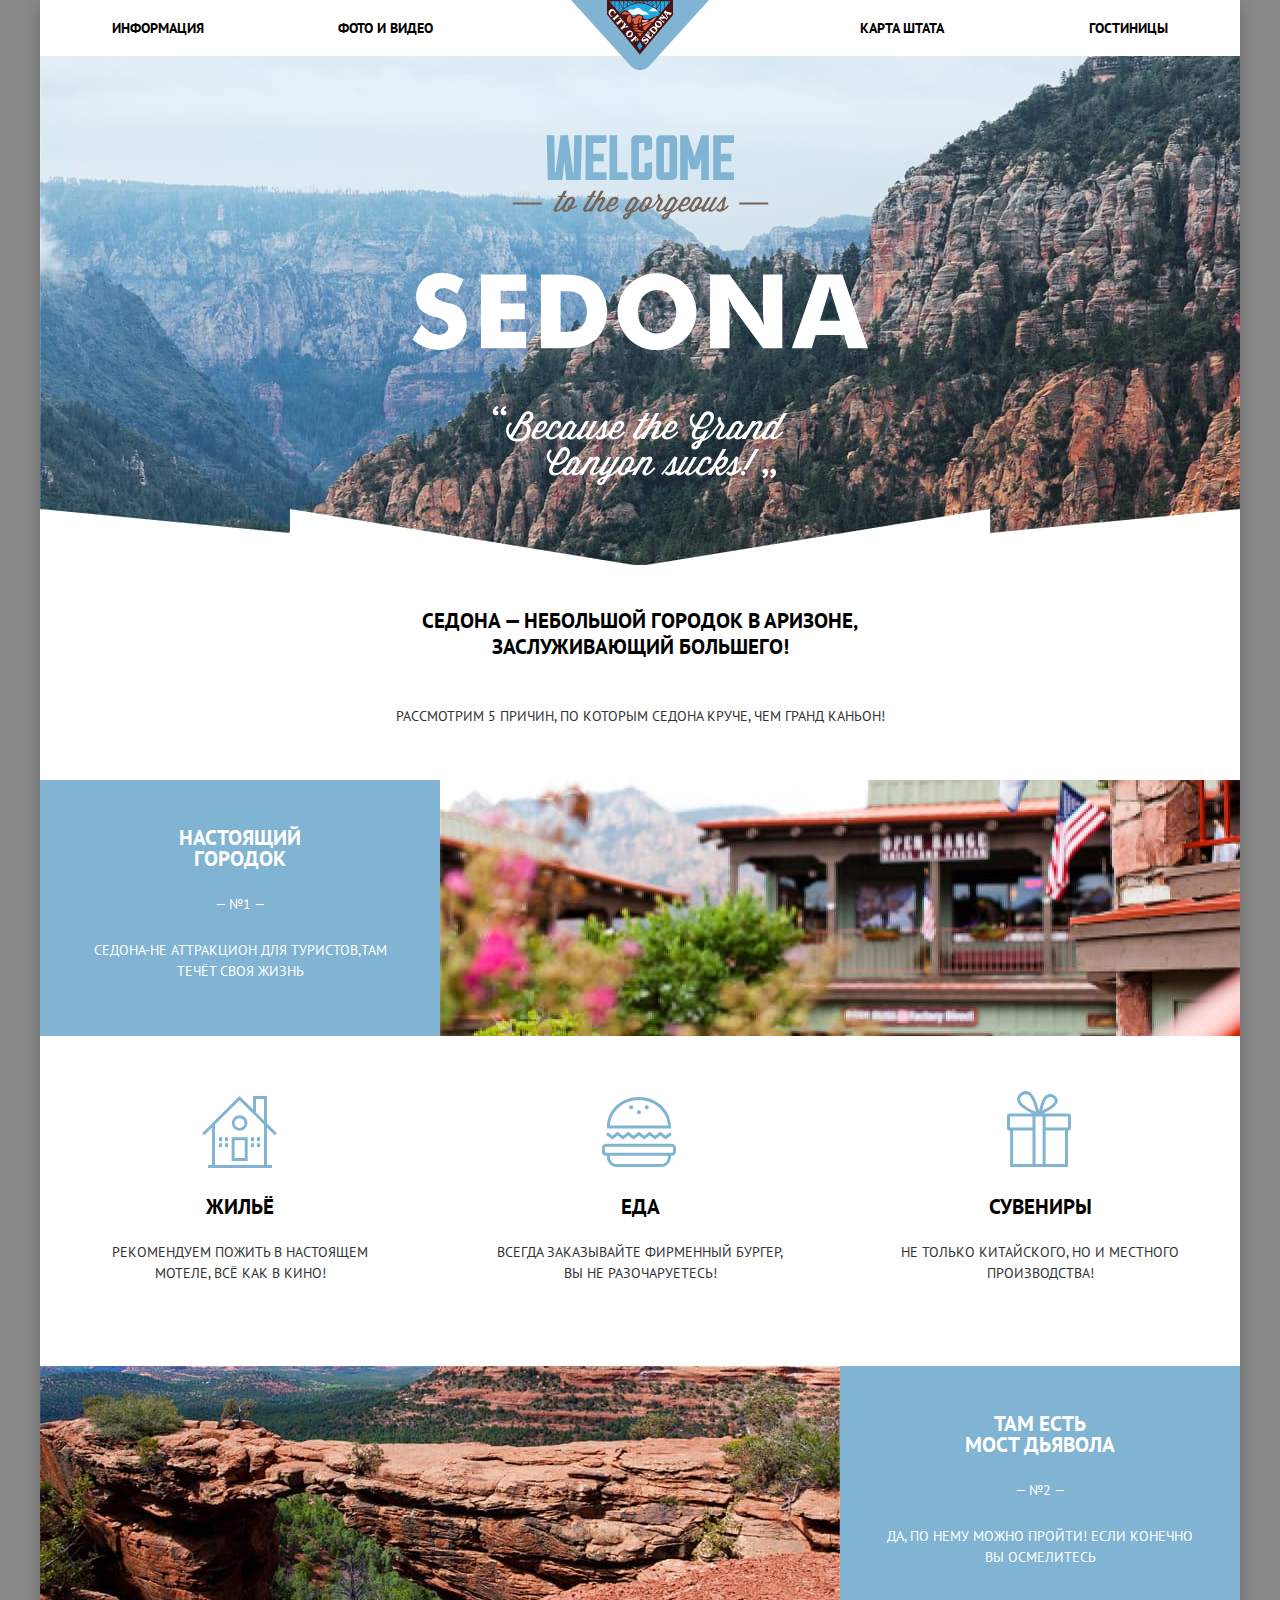
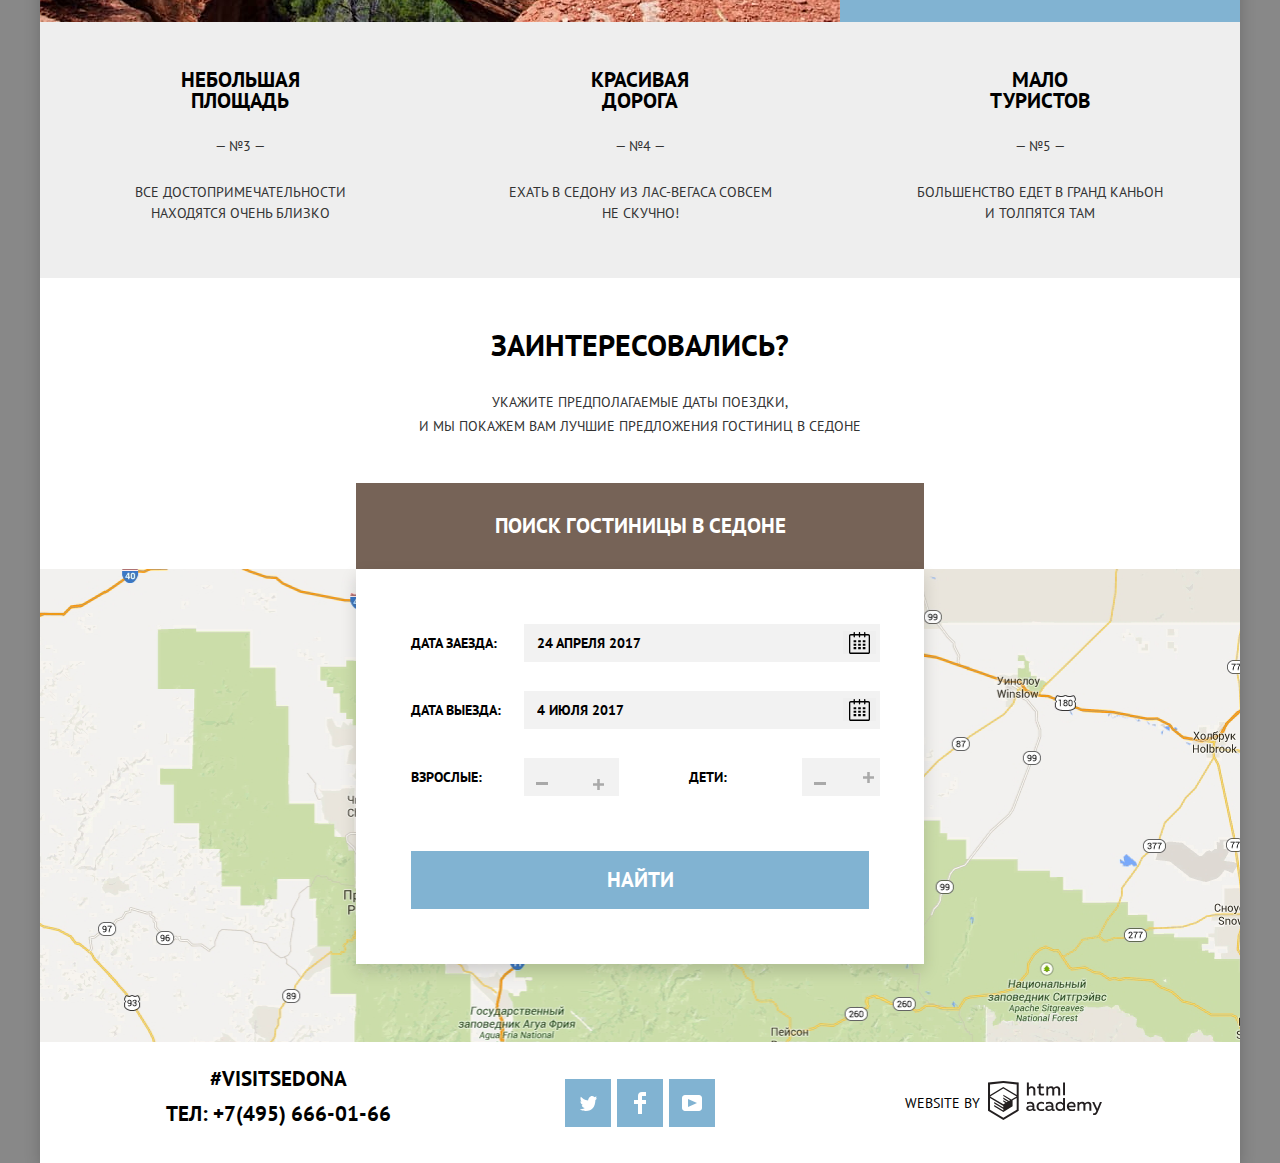
==== commit 8dc9fcd5: "Я сделать всё что мог Что-то с кнопками в форме по поиску гостиницы в Седоне вообще беда. И вторая с" ====
--- a/index.html
+++ b/index.html
@@ -38,7 +38,7 @@
         <li class="advantages-item">
           <div class="advantages-box">
             <h3 class="advantages-heading">Настоящий<br> городок</h3>
-            <p class="number">-№1-</p>
+            <p class="number">— №1 —</p>
             <p class="reset-p">Седона-не аттракцион для туристов,там течёт своя жизнь</p>
           </div>
           <img alt="Вид на одно из зданий Седоны." height="256" src="img/view-of-the-house.jpg" width="800">
@@ -61,37 +61,38 @@
           <img alt="Мост Дьявола." height="256" src="img/bridge-of-the-devil.jpg" width="800">
           <div class="advantages-box">
             <h3 class="advantages-heading">Там есть<br> мост Дьявола</h3>
-            <p class="number">-№2-</p>
+            <p class="number">— №2 —</p>
             <p class="reset-p">Да, по нему можно пройти! Если конечно<br> вы осмелитесь</p>
           </div>
         </li>
         <li class="advantages-item advantages-item-box">
           <h3 class="advantages-heading">Небольшая<br> площадь</h3>
-          <p class="advantages-content number">-№3-</p>
+          <p class="advantages-content number">— №3 —</p>
           <p class="advantages-content reset-p">Все достопримечательности<br> находятся очень близко</p>
         </li>
         <li class="advantages-item advantages-item-box">
           <h3 class="advantages-heading">Красивая<br> дорога</h3>
-          <p class="advantages-content number">-№4-</p>
+          <p class="advantages-content number">— №4 —</p>
           <p class="advantages-content reset-p">Ехать в Седону из Лас-Вегаса совсем<br> не скучно!</p>
         </li>
         <li class="advantages-item advantages-item-box">
           <h3 class="advantages-heading">Мало<br> туристов</h3>
-          <p class="advantages-content number">-№5-</p>
+          <p class="advantages-content number">— №5 —</p>
           <p class="advantages-content reset-p">Большенство едет в Гранд каньон <br>и толпятся там</p>
         </li>
       </ul>
     </section>
     <section class="search">
       <p class="search-title">Заинтересовались?</p>
-      <p class="search-description">Укажите предполагаемые даты поездки, и мы покажем вам лучшие предложения гостиниц в
+      <p class="search-description">Укажите предполагаемые даты поездки,<br> и мы покажем вам лучшие предложения
+        гостиниц в
         Седоне</p>
       <div class="search-wrap">
-        <button class="button-search button-search-hotel" type="button">Поиск гостиниц в Седоне</button>
+        <button class="button-search button-search-hotel" type="button">Поиск гостиницы в Седоне</button>
         <form action="https://echo.htmlacademy.ru" class="search-form" method="get">
           <ul class="search-list reset-list">
             <li class="search-item">
-              <label for="arrival">Дата заезда</label>
+              <label for="arrival">Дата заезда:</label>
               <input id="arrival" name="arrival" type="text" value="24 апреля 2017">
               <div class="wraper-calendar">
                 <button class="calendar" type="button">
@@ -106,7 +107,7 @@
               </div>
             </li>
             <li class="search-item">
-              <label for="departure">Дата выезда</label>
+              <label for="departure">Дата выезда:</label>
               <input id="departure" name="departure" type="text" value="4 июля 2017">
               <div class="wraper-calendar">
                 <button class="calendar" type="button">
@@ -121,36 +122,36 @@
               </div>
             </li>
             <li class="search-item">
-              <label for="adult">Взрослые</label>
-              <button class="button-quantity" type="button">
+              <label for="adult">Взрослые:</label>
+              <button class="button-quantity button-decrease" type="button">
+                <span class="visually-hidden">Уменьшить</span>
+                <svg fill="none" height="3" width="12">
+                  <path d="M0 0h12v3H0z" fill="#A9A9A9"/>
+                </svg>
+              </button>
+              <input id="adult" min="0" name="number" step="1" type="text">
+              <button class="button-quantity button-increase" type="button">
                 <span class="visually-hidden">Увеличить</span>
                 <svg fill="none" height="11" width="11">
                   <path clip-rule="evenodd" d="M4.23 6.77V11h2.54V6.77H11V4.23H6.77V0H4.23v4.23H0v2.54h4.23z"
                         fill="#A9A9A9" fill-rule="evenodd"/>
                 </svg>
               </button>
-              <input id="adult" min="0" name="number" step="1" type="text">
-              <button class="button-quantity" type="button">
+            </li>
+            <li class="search-item">
+              <label for="child">Дети:</label>
+              <button class="button-quantity button-decrease" type="button">
                 <span class="visually-hidden">Уменьшить</span>
                 <svg fill="none" height="3" width="12">
                   <path d="M0 0h12v3H0z" fill="#A9A9A9"/>
                 </svg>
               </button>
-            </li>
-            <li class="search-item">
-              <label for="child">Дети</label>
+              <input id="child" min="0" name="child" step="1" type="text">
               <button class="button-quantity" type="button">
-                <span class="visually-hidden">Увеличить</span>
+                <span class="visually-hidden button-increase">Увеличить</span>
                 <svg fill="none" height="11" width="11">
                   <path clip-rule="evenodd" d="M4.23 6.77V11h2.54V6.77H11V4.23H6.77V0H4.23v4.23H0v2.54h4.23z"
                         fill="#A9A9A9" fill-rule="evenodd"/>
-                </svg>
-              </button>
-              <input id="child" min="0" name="child" step="1" type="text">
-              <button class="button-quantity" type="button">
-                <span class="visually-hidden">Уменьшить</span>
-                <svg fill="none" height="3" width="12">
-                  <path d="M0 0h12v3H0z" fill="#A9A9A9"/>
                 </svg>
               </button>
             </li>
--- a/css/style.css
+++ b/css/style.css
@@ -161,8 +161,8 @@
   font-weight: bold;
   display: flex;
   justify-content: center;
-  margin-top: 42px;
-  margin-bottom: 43px;
+  margin-top: 29px;
+  margin-bottom: 29px;
   align-items: center;
   padding: 0 365px;
 }
@@ -266,7 +266,7 @@
   height: 77px;
   position: absolute;
   top: 55px;
-  left: 162px;
+  left: 167px;
 }
 
 .advantages-item-box {
@@ -302,7 +302,6 @@
   grid-template-rows: 38px 38px 38px;
   grid-template-columns: 1fr 1fr;
   row-gap: 29px;
-  column-gap: 53px;
 }
 
 .wraper-calendar {
@@ -312,6 +311,10 @@
 .search-item:nth-child(1),
 .search-item:nth-child(2) {
   grid-column: 1/3;
+}
+
+.search-item:last-child {
+  margin-left: 70px;
 }
 
 .search-item {
@@ -331,11 +334,14 @@
   height: 38px;
   background-color: var(--light-grey);
   border: 0;
+  font-weight: bold;
+  padding: 6px 0 6px 13px;
+  text-transform: uppercase;
 }
 
 .calendar {
   position: absolute;
-  right: 9px;
+  right: 4px;
   top: 7px;
   bottom: 8px;
   border: 0;
@@ -343,6 +349,17 @@
 
 .button-quantity {
   border: 0;
+  display: flex;
+  align-items: center;
+  background-color: var(--light-grey);
+}
+
+.button-decrease {
+  padding: 12px 18px 0 12px;
+}
+
+.button-increase {
+  padding: 14px 15px 0 14px;
 }
 
 .button-search-hotel {
@@ -351,6 +368,7 @@
   justify-content: center;
   padding-top: 30px;
   padding-bottom: 30px;
+  text-transform: uppercase;
 }
 
 .search-title {
@@ -358,12 +376,14 @@
   line-height: 24px;
   text-align: center;
   font-weight: bold;
+  margin-top: 55px;
 }
 
 .search-description {
   color: var(--brown-exstra-dark);
   line-height: 24px;
   text-align: center;
+  margin: 3px 0 45px;
 }
 
 .button-search {
@@ -382,6 +402,7 @@
   padding: 16px 0;
   width: inherit;
   margin-top: 55px;
+  text-transform: uppercase;
 }
 
 .map {
@@ -409,7 +430,6 @@
   background-color: var(--blue-exstra-dark);
 }
 
-
 .search-form {
   width: 100%;
   line-height: 26px;
@@ -449,6 +469,7 @@
   display: flex;
   justify-content: center;
   align-items: center;
+  margin: 14px 10px 0 0
 }
 
 .social-list li {
@@ -458,7 +479,7 @@
 .website-wrap {
   display: flex;
   align-items: center;
-  /* margin-right: */
+  margin: 14px 0 0 0;
 }
 
 .tel {
@@ -496,10 +517,6 @@
   fill: var(--backgroung-toggle)
 }
 
-/*.logo-htmlacademy img:hover{
-  :var(--blue)
-}
-*/
 /*Catalog*/
 /*Catalog section hotel-list*/
 
@@ -515,7 +532,7 @@
   padding-right: 73px;
   padding-top: 24px;
   padding-left: 73px;
-  padding-bottom: 30px;
+  padding-bottom: 17px;
 }
 
 .hotel-item:last-child {
@@ -534,13 +551,13 @@
 }
 
 .hotel-tag:first-child {
-  margin-right: 38px;
+  margin-right: 33px;
 }
 
 .button-hotel {
   color: var(--white);
   font-weight: bold;
-  padding: 3px 17px;
+  padding: 4px 16px;
 }
 
 .rating {
@@ -557,8 +574,8 @@
   content: "";
   background: url("../img/star.svg");
   position: absolute;
-  top: -47px;
-  right: 0;
+  top: -63px;
+  right: -2px;
   width: 91px;
   height: 17px;
 }
@@ -567,7 +584,7 @@
   content: "";
   background: url("../img/star.svg");
   position: absolute;
-  top: -47px;
+  top: -63px;
   right: 0;
   width: 66px;
   height: 17px;
@@ -577,7 +594,7 @@
   content: "";
   background: url("../img/star.svg");
   position: absolute;
-  top: -47px;
+  top: -63px;
   right: 0;
   width: 42px;
   height: 17px;
@@ -585,7 +602,7 @@
 
 .detail-button {
   background-color: var(--blue);
-  margin-right: 6px;
+  margin-right: 2px;
 }
 
 .book-button {
@@ -599,14 +616,15 @@
 
 .hotel-img {
   margin-right: 30px;
+  margin-bottom: 1px;
 }
 
 .hotel-content h3 {
-  margin: 0 0 0 7px;
+  margin: 0;
 }
 
 .hotel-tags {
-  margin-bottom: 18px;
+  margin: 7px 0 19px 0;
 }
 
 /*User link class button*/
@@ -692,7 +710,7 @@
 }
 
 .toggle-max {
-  left: 233px;
+  left: 250px;
 }
 
 .price-controls {
@@ -707,7 +725,9 @@
 .price-controls input {
   background-color: transparent;
   border: 0;
-  height: 36px;
+  height: 34px;
+  width: 75px;
+  padding: 0 5px;
 }
 
 .min-price::after {
@@ -716,13 +736,29 @@
   height: 22px;
   background-color: var(--white);
   position: absolute;
-  left: 159px;
-  top: 0;
-  margin: 7px 0;
+  right: 0px;
+  top: 50%;
+  transform: translate(50%, -50%);
 }
 
 .min-price {
   position: relative;
+  width: 50%;
+  text-align: right;
+}
+
+.max-price {
+  width: 50%;
+  text-align: right;
+}
+
+.max-price input {
+  margin-right: 10px;
+}
+
+.min-price input,
+.max-price input {
+  color: var(--white)
 }
 
 .filter-form {
@@ -731,8 +767,8 @@
   background-size: cover;
   color: var(--white);
   display: flex;
-  padding: 26px 72px 32px;
-  justify-content: space-between;
+  padding: 26px 72px 31px;
+  justify-content: flex-start;
 }
 
 .filter-form legend {
@@ -742,16 +778,27 @@
 
 .filter-form fieldset {
   border: 0;
+  padding: 0;
+  width: 24%;
+  margin: 0;
+}
+
+.filter-form fieldset:last-child {
+  margin-left: auto;
 }
 
 .form-list {
-  margin-top: 24px;
-  margin-left: 36px;
+  margin-top: 25px;
+  margin-left: 37px;
 }
 
 .form-list li {
   margin-bottom: 25px;
   position: relative;
+}
+
+.form-item {
+  margin-left: 4px;
 }
 
 .filter-input-checkbox + label::before {
@@ -788,8 +835,7 @@
   border-radius: 2px;
   margin-top: 33px;
   align-self: center;
-  margin-left: auto;
-  margin-right: auto;
+  margin-left: 81px;
   display: block;
   background-color: transparent;
   font-size: 14px;
@@ -803,17 +849,17 @@
   color: var(--black);
 }
 
-
 .found {
   font-weight: bold;
   font-size: 21px;
   line-height: 26px;
   margin-right: 46px;
+  margin-top: 5px;
 }
 
 .sorting {
   display: flex;
-  padding: 29px 73px 31px;
+  padding: 22px 73px 27px;
   align-items: center;
 }
 
@@ -830,19 +876,21 @@
   line-height: 18px;
   font-weight: normal;
   margin-right: 40px;
+  margin-top: 9px;
 }
 
 .link-sorting {
   font-size: 12px;
   line-height: 18px;
   color: var(--black);
-  text-decoration: underline;
-  text-decoration-style: dotted;
+  border-bottom: 1px dotted;
+  padding-bottom: 2px;
 }
 
 .sort-filter {
   display: flex;
   margin-left: auto;
+  margin-top: 10px;
 }
 
 .sort-filter li {
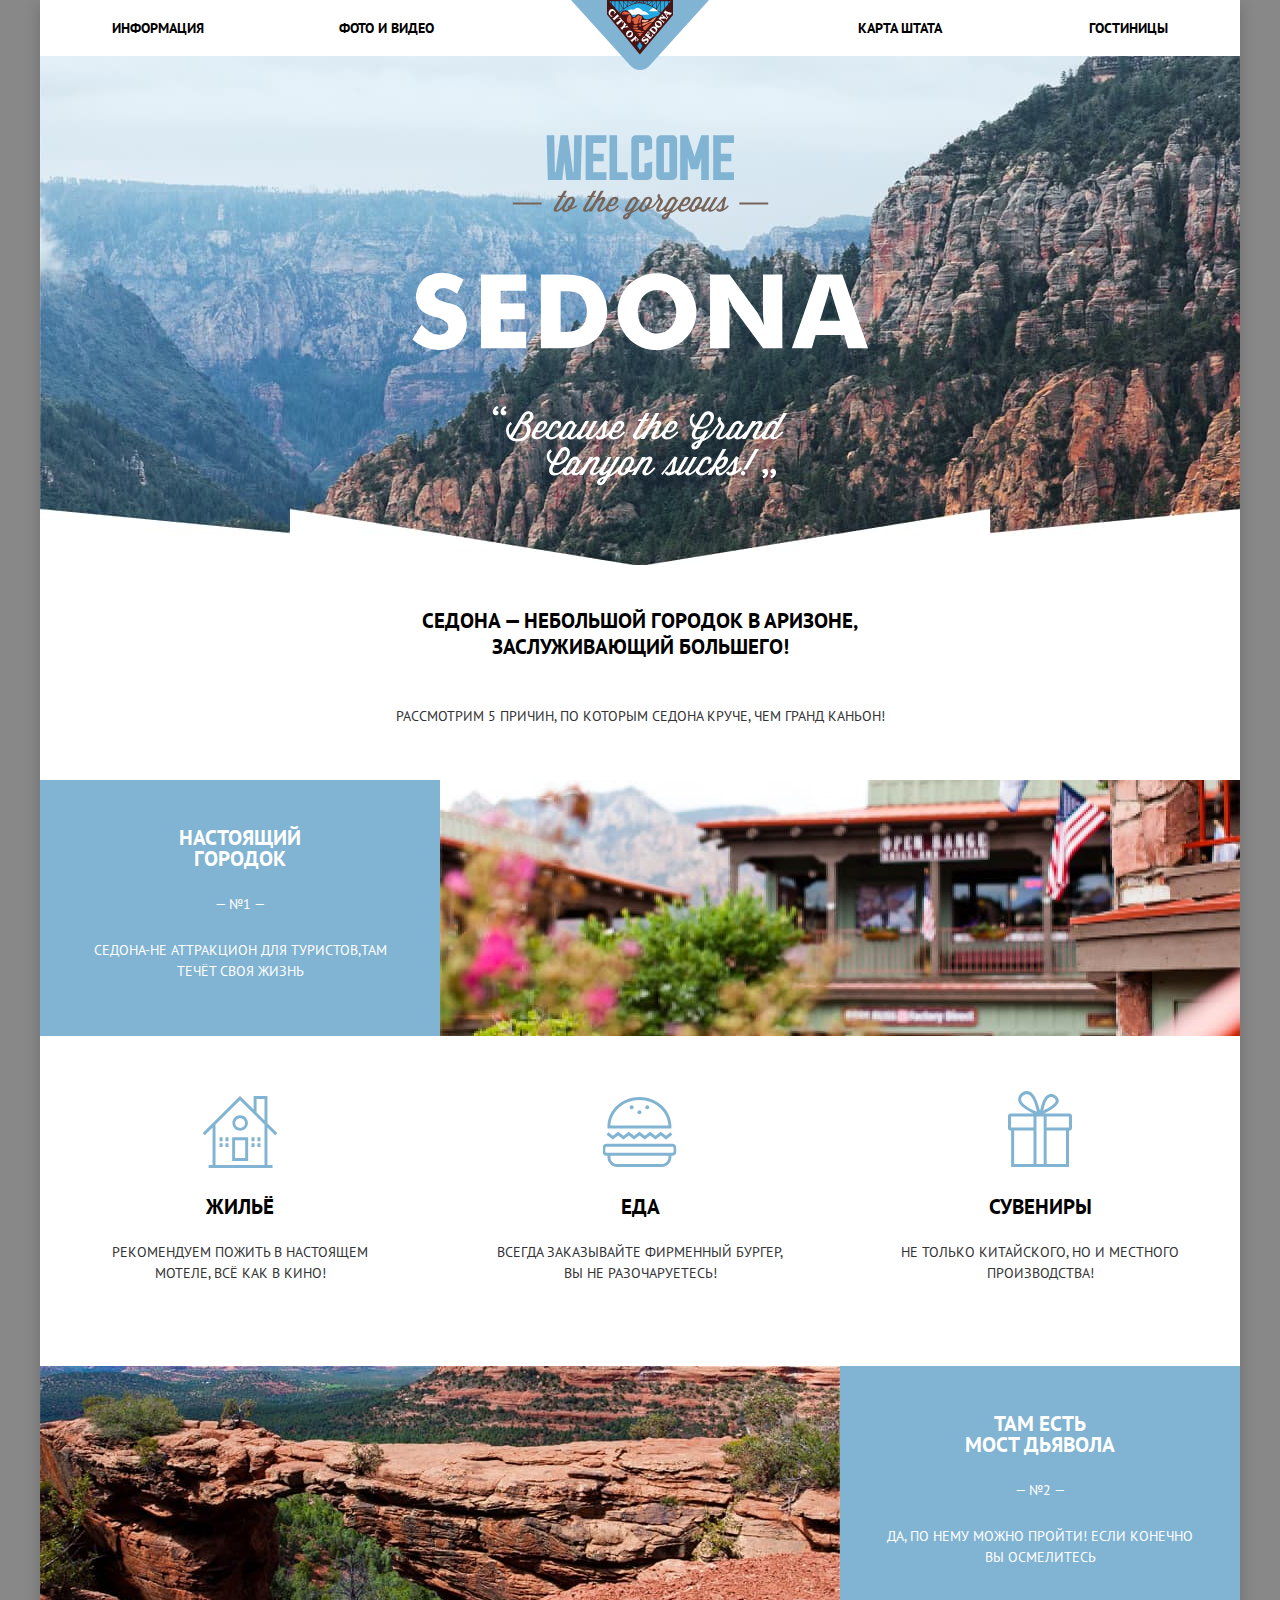
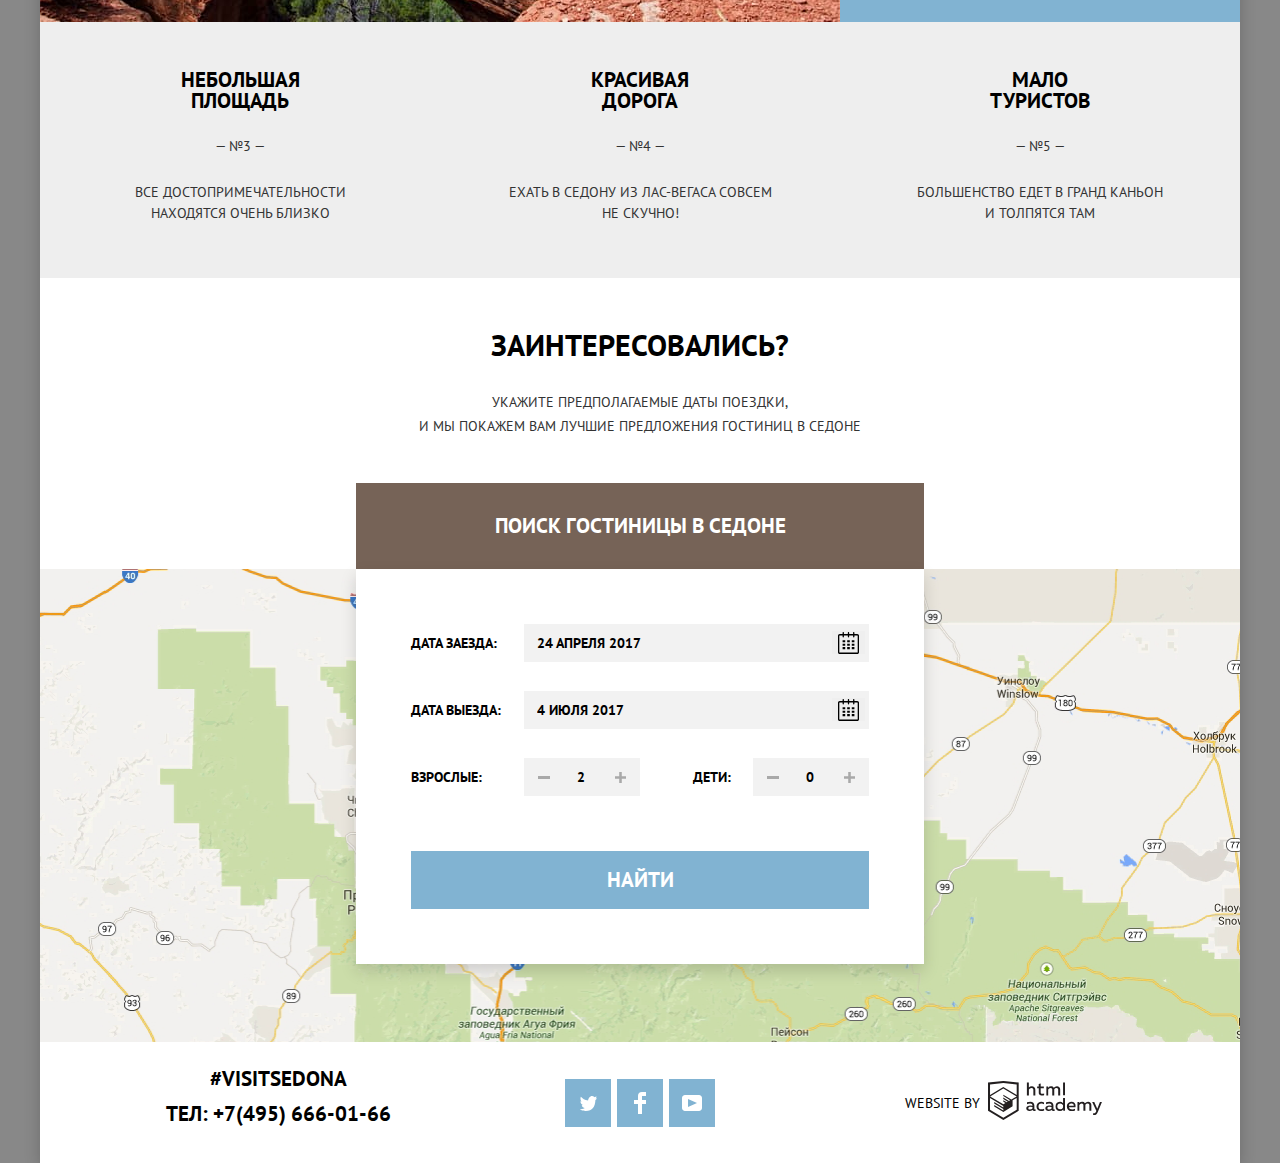
==== commit a8b3a13a: "К проверке" ====
--- a/index.html
+++ b/index.html
@@ -94,7 +94,6 @@
             <li class="search-item">
               <label for="arrival">Дата заезда:</label>
               <input id="arrival" name="arrival" type="text" value="24 апреля 2017">
-              <div class="wraper-calendar">
                 <button class="calendar" type="button">
                   <span class="visually-hidden">Открыть календарь</span>
                   <svg height="22" viewBox="0 0 21 22" width="21">
@@ -104,12 +103,10 @@
                       d="M4.594 8.225h2.625v2.066H4.594zM4.594 11.668h2.625v2.067H4.594zM4.594 15.112h2.625v2.066H4.594zM9.188 15.112h2.625v2.066H9.188zM9.188 11.668h2.625v2.067H9.188zM9.188 8.225h2.625v2.066H9.188zM13.781 15.112h2.625v2.066h-2.625zM13.781 11.668h2.625v2.067h-2.625zM13.781 8.225h2.625v2.066h-2.625z"/>
                   </svg>
                 </button>
-              </div>
             </li>
             <li class="search-item">
               <label for="departure">Дата выезда:</label>
               <input id="departure" name="departure" type="text" value="4 июля 2017">
-              <div class="wraper-calendar">
                 <button class="calendar" type="button">
                   <span class="visually-hidden">Открыть календарь</span>
                   <svg height="22" viewBox="0 0 21 22" width="21">
@@ -119,7 +116,6 @@
                       d="M4.594 8.225h2.625v2.066H4.594zM4.594 11.668h2.625v2.067H4.594zM4.594 15.112h2.625v2.066H4.594zM9.188 15.112h2.625v2.066H9.188zM9.188 11.668h2.625v2.067H9.188zM9.188 8.225h2.625v2.066H9.188zM13.781 15.112h2.625v2.066h-2.625zM13.781 11.668h2.625v2.067h-2.625zM13.781 8.225h2.625v2.066h-2.625z"/>
                   </svg>
                 </button>
-              </div>
             </li>
             <li class="search-item">
               <label for="adult">Взрослые:</label>
@@ -129,7 +125,7 @@
                   <path d="M0 0h12v3H0z" fill="#A9A9A9"/>
                 </svg>
               </button>
-              <input id="adult" min="0" name="number" step="1" type="text">
+              <input class="adult" id="adult" min="0" name="number" step="1" type="number" value="2">
               <button class="button-quantity button-increase" type="button">
                 <span class="visually-hidden">Увеличить</span>
                 <svg fill="none" height="11" width="11">
@@ -146,7 +142,7 @@
                   <path d="M0 0h12v3H0z" fill="#A9A9A9"/>
                 </svg>
               </button>
-              <input id="child" min="0" name="child" step="1" type="text">
+              <input class="child" id="child" min="0" name="child" step="1" type="number" value="0">
               <button class="button-quantity" type="button">
                 <span class="visually-hidden button-increase">Увеличить</span>
                 <svg fill="none" height="11" width="11">
--- a/css/style.css
+++ b/css/style.css
@@ -99,7 +99,7 @@
 }
 
 .site-nav-item:first-child {
-  margin-right: 15px;
+  margin-right: 16px;
   text-align: left;
 }
 
@@ -116,7 +116,7 @@
 
 .site-nav-item:last-child {
   text-align: right;
-  margin-left: 13px;
+  margin-left: 15px;
 }
 
 .main-header-logo {
@@ -246,7 +246,8 @@
   background: url("../img/icon-1.svg") no-repeat;
   position: absolute;
   top: 60px;
-  left: 162px;
+  left: 50%;
+  transform: translateX(-50%);
 }
 
 .advantages-inner-item:nth-child(2)::before {
@@ -256,7 +257,8 @@
   background: url("../img/icon-3.svg") no-repeat;
   position: absolute;
   top: 61px;
-  left: 162px;
+  left: 50%;
+  transform: translateX(-50%);
 }
 
 .advantages-inner-item:last-child::before {
@@ -266,7 +268,8 @@
   height: 77px;
   position: absolute;
   top: 55px;
-  left: 167px;
+  left: 50%;
+  transform: translateX(-50%);
 }
 
 .advantages-item-box {
@@ -304,23 +307,20 @@
   row-gap: 29px;
 }
 
-.wraper-calendar {
-  position: relative;
-}
-
 .search-item:nth-child(1),
 .search-item:nth-child(2) {
   grid-column: 1/3;
 }
 
-.search-item:last-child {
-  margin-left: 70px;
+.search-item:last-child label {
+  padding-left: 53px;
 }
 
 .search-item {
   display: flex;
   justify-content: flex-start;
   align-self: center;
+  position: relative;
 }
 
 .search-item label {
@@ -339,6 +339,24 @@
   text-transform: uppercase;
 }
 
+.search-item input.adult {
+  width: 37px;
+}
+
+.search-item input.child {
+  width: 37px;
+}
+
+.search-item input::-webkit-outer-spin-button,
+.search-item input::-webkit-inner-spin-button {
+  -webkit-appearance: none;
+  margin: 0;
+}
+
+.search-item input[type=number] {
+  -moz-appearance: textfield;
+}
+
 .calendar {
   position: absolute;
   right: 4px;
@@ -352,14 +370,16 @@
   display: flex;
   align-items: center;
   background-color: var(--light-grey);
+  padding: 14px;
+  height: 38px;
 }
 
 .button-decrease {
-  padding: 12px 18px 0 12px;
+  /* padding: 12px 18px 0 12px;*/
 }
 
 .button-increase {
-  padding: 14px 15px 0 14px;
+  /*padding: 14px 15px 0 14px;*/
 }
 
 .button-search-hotel {
@@ -513,12 +533,11 @@
   background-color: var(--blue-middle);
 }
 
-.social-link path:active {
+.social-link:active {
   fill: var(--backgroung-toggle)
 }
 
 /*Catalog*/
-/*Catalog section hotel-list*/
 
 .hotel {
   display: flex;
@@ -532,7 +551,7 @@
   padding-right: 73px;
   padding-top: 24px;
   padding-left: 73px;
-  padding-bottom: 17px;
+  padding-bottom: 18px;
 }
 
 .hotel-item:last-child {
@@ -550,8 +569,16 @@
   color: var(--brown-exstra-dark);
 }
 
-.hotel-tag:first-child {
+.hotel-tag-hotel {
   margin-right: 33px;
+}
+
+.hotel-tag-apartment {
+  margin-right: 16px;
+}
+
+.hotel-tag-motel {
+  margin-right: 59px;
 }
 
 .button-hotel {
@@ -616,7 +643,6 @@
 
 .hotel-img {
   margin-right: 30px;
-  margin-bottom: 1px;
 }
 
 .hotel-content h3 {
@@ -759,6 +785,26 @@
 .min-price input,
 .max-price input {
   color: var(--white)
+}
+
+.min-price input::-webkit-outer-spin-button,
+.min-price input::-webkit-inner-spin-button {
+  -webkit-appearance: none;
+  margin: 0;
+}
+
+.min-price input[type=number] {
+  -moz-appearance: textfield;
+}
+
+.max-price input::-webkit-outer-spin-button,
+.max-price input::-webkit-inner-spin-button {
+  -webkit-appearance: none;
+  margin: 0;
+}
+
+.max-price input[type=number] {
+  -moz-appearance: textfield;
 }
 
 .filter-form {
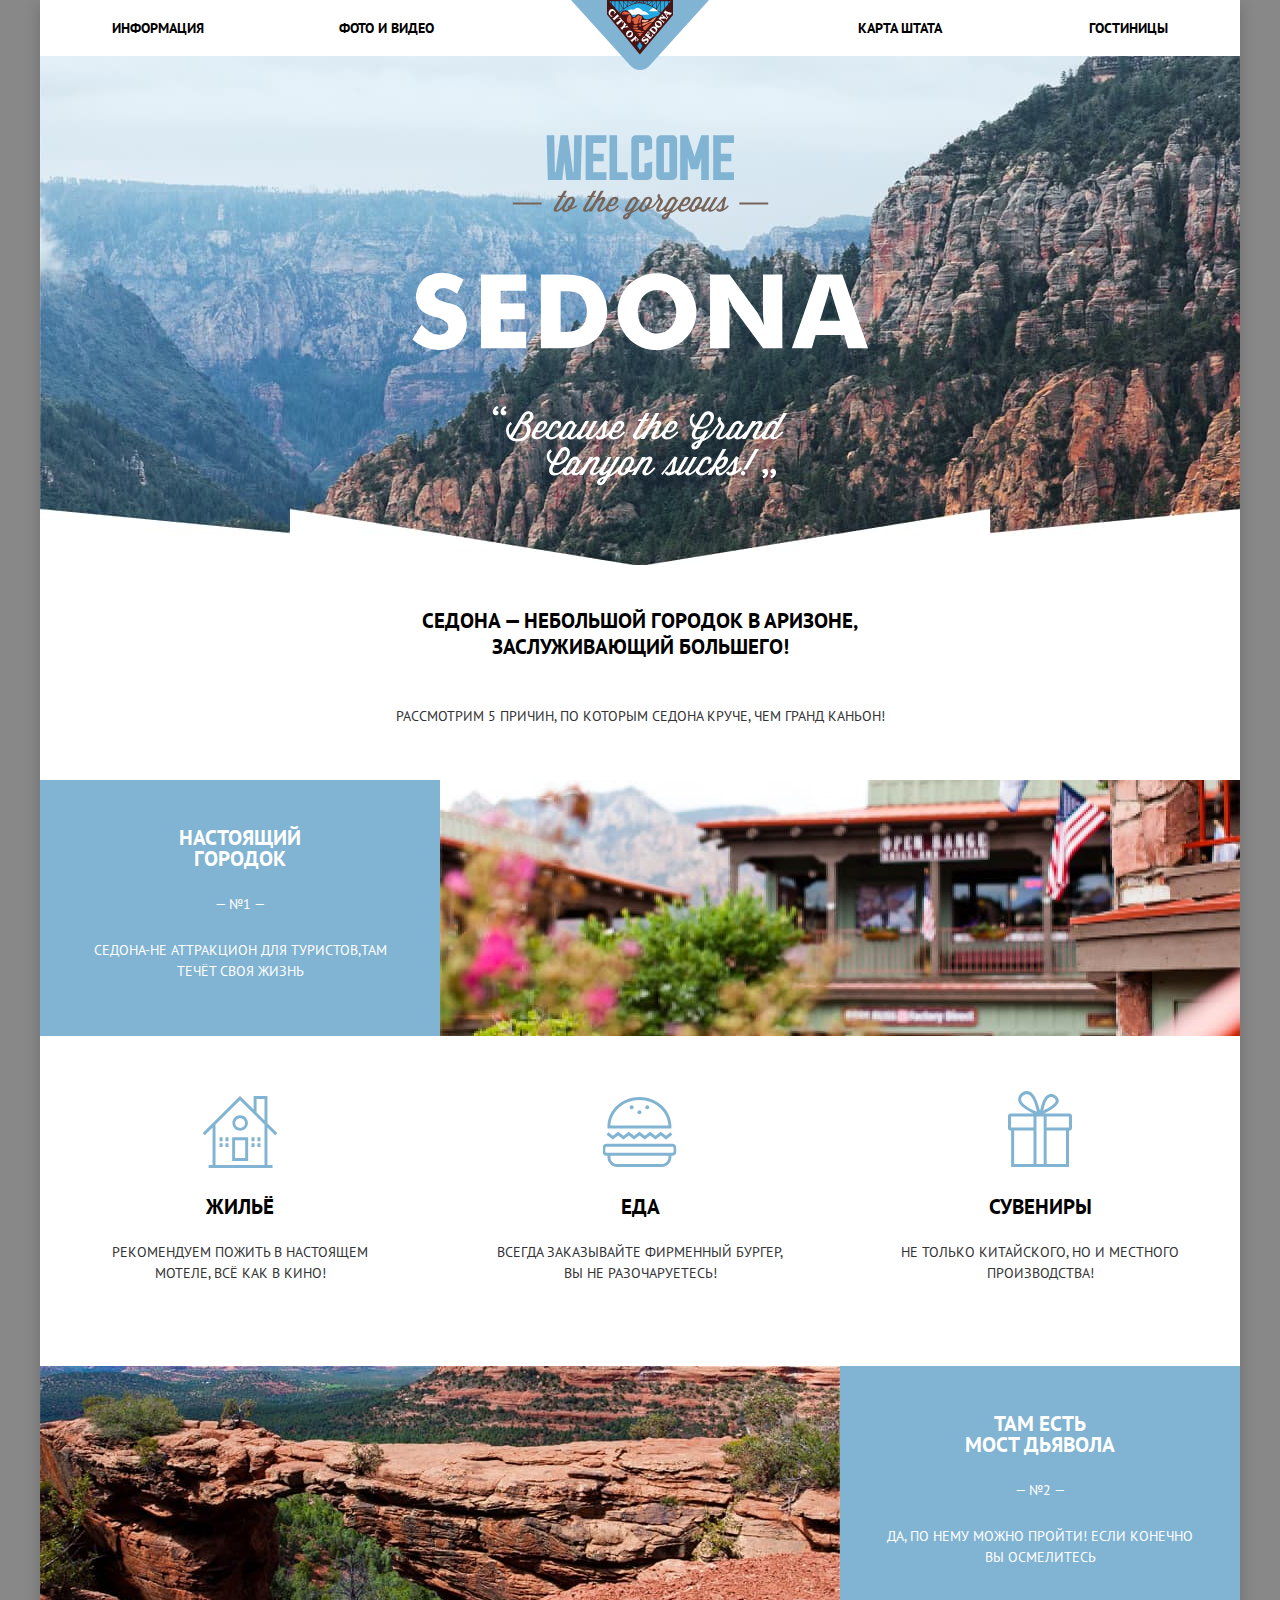
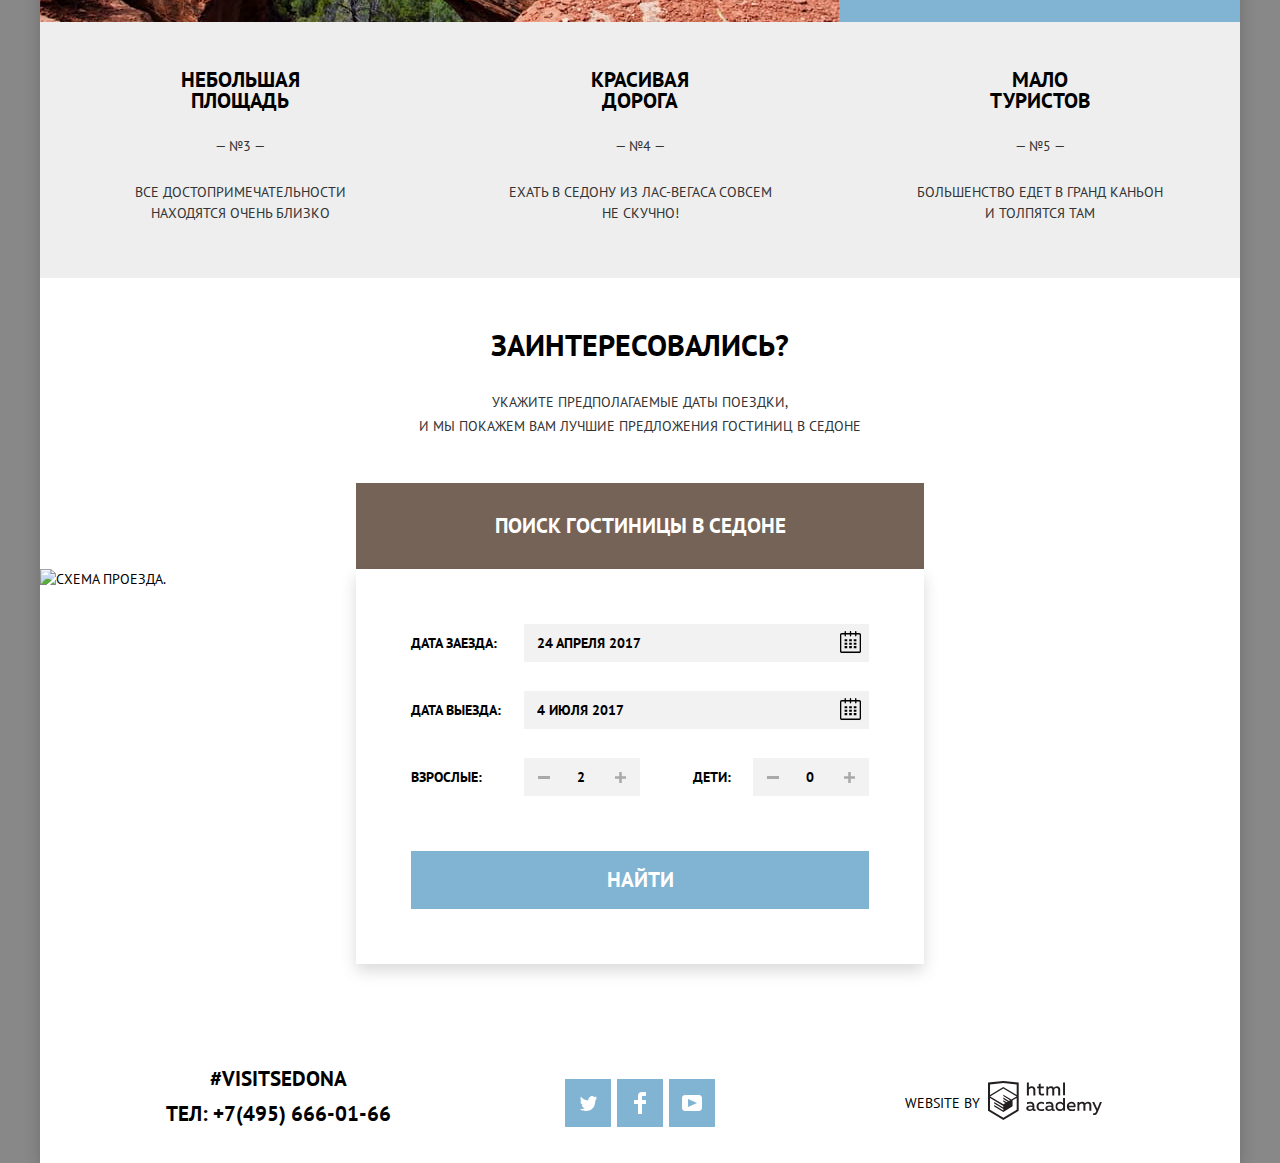
==== commit 7760c017: "Доработаны базовые критерии по замечаниям." ====
--- a/index.html
+++ b/index.html
@@ -94,28 +94,28 @@
             <li class="search-item">
               <label for="arrival">Дата заезда:</label>
               <input id="arrival" name="arrival" type="text" value="24 апреля 2017">
-                <button class="calendar" type="button">
-                  <span class="visually-hidden">Открыть календарь</span>
-                  <svg height="22" viewBox="0 0 21 22" width="21">
-                    <path
-                      d="M19.251 2.025h-2.845V.648c0-.381-.294-.689-.656-.689-.363 0-.656.308-.656.689v1.377h-3.938V.648c0-.381-.294-.689-.655-.689-.363 0-.657.308-.657.689v1.377H5.906V.648c0-.381-.294-.689-.656-.689-.363 0-.657.308-.657.689v1.377H1.75C.784 2.025 0 2.847 0 3.862v16.302C0 21.179.784 22 1.75 22h17.501c.966 0 1.749-.821 1.749-1.836V3.862c0-1.015-.783-1.837-1.749-1.837zm.437 18.139a.448.448 0 0 1-.437.459H1.75a.45.45 0 0 1-.438-.459V3.862a.45.45 0 0 1 .438-.459h2.844v1.378c0 .381.294.689.657.689.362 0 .656-.308.656-.689V3.403h3.938v1.378c0 .381.294.689.657.689.361 0 .655-.308.655-.689V3.403h3.938v1.378c0 .381.293.689.656.689.362 0 .656-.308.656-.689V3.403h2.845c.241 0 .437.206.437.459v16.302z"/>
-                    <path
-                      d="M4.594 8.225h2.625v2.066H4.594zM4.594 11.668h2.625v2.067H4.594zM4.594 15.112h2.625v2.066H4.594zM9.188 15.112h2.625v2.066H9.188zM9.188 11.668h2.625v2.067H9.188zM9.188 8.225h2.625v2.066H9.188zM13.781 15.112h2.625v2.066h-2.625zM13.781 11.668h2.625v2.067h-2.625zM13.781 8.225h2.625v2.066h-2.625z"/>
-                  </svg>
-                </button>
+              <button class="calendar" type="button">
+                <span class="visually-hidden">Открыть календарь</span>
+                <svg height="22" viewBox="0 0 21 22" width="21">
+                  <path
+                    d="M19.251 2.025h-2.845V.648c0-.381-.294-.689-.656-.689-.363 0-.656.308-.656.689v1.377h-3.938V.648c0-.381-.294-.689-.655-.689-.363 0-.657.308-.657.689v1.377H5.906V.648c0-.381-.294-.689-.656-.689-.363 0-.657.308-.657.689v1.377H1.75C.784 2.025 0 2.847 0 3.862v16.302C0 21.179.784 22 1.75 22h17.501c.966 0 1.749-.821 1.749-1.836V3.862c0-1.015-.783-1.837-1.749-1.837zm.437 18.139a.448.448 0 0 1-.437.459H1.75a.45.45 0 0 1-.438-.459V3.862a.45.45 0 0 1 .438-.459h2.844v1.378c0 .381.294.689.657.689.362 0 .656-.308.656-.689V3.403h3.938v1.378c0 .381.294.689.657.689.361 0 .655-.308.655-.689V3.403h3.938v1.378c0 .381.293.689.656.689.362 0 .656-.308.656-.689V3.403h2.845c.241 0 .437.206.437.459v16.302z"/>
+                  <path
+                    d="M4.594 8.225h2.625v2.066H4.594zM4.594 11.668h2.625v2.067H4.594zM4.594 15.112h2.625v2.066H4.594zM9.188 15.112h2.625v2.066H9.188zM9.188 11.668h2.625v2.067H9.188zM9.188 8.225h2.625v2.066H9.188zM13.781 15.112h2.625v2.066h-2.625zM13.781 11.668h2.625v2.067h-2.625zM13.781 8.225h2.625v2.066h-2.625z"/>
+                </svg>
+              </button>
             </li>
             <li class="search-item">
               <label for="departure">Дата выезда:</label>
               <input id="departure" name="departure" type="text" value="4 июля 2017">
-                <button class="calendar" type="button">
-                  <span class="visually-hidden">Открыть календарь</span>
-                  <svg height="22" viewBox="0 0 21 22" width="21">
-                    <path
-                      d="M19.251 2.025h-2.845V.648c0-.381-.294-.689-.656-.689-.363 0-.656.308-.656.689v1.377h-3.938V.648c0-.381-.294-.689-.655-.689-.363 0-.657.308-.657.689v1.377H5.906V.648c0-.381-.294-.689-.656-.689-.363 0-.657.308-.657.689v1.377H1.75C.784 2.025 0 2.847 0 3.862v16.302C0 21.179.784 22 1.75 22h17.501c.966 0 1.749-.821 1.749-1.836V3.862c0-1.015-.783-1.837-1.749-1.837zm.437 18.139a.448.448 0 0 1-.437.459H1.75a.45.45 0 0 1-.438-.459V3.862a.45.45 0 0 1 .438-.459h2.844v1.378c0 .381.294.689.657.689.362 0 .656-.308.656-.689V3.403h3.938v1.378c0 .381.294.689.657.689.361 0 .655-.308.655-.689V3.403h3.938v1.378c0 .381.293.689.656.689.362 0 .656-.308.656-.689V3.403h2.845c.241 0 .437.206.437.459v16.302z"/>
-                    <path
-                      d="M4.594 8.225h2.625v2.066H4.594zM4.594 11.668h2.625v2.067H4.594zM4.594 15.112h2.625v2.066H4.594zM9.188 15.112h2.625v2.066H9.188zM9.188 11.668h2.625v2.067H9.188zM9.188 8.225h2.625v2.066H9.188zM13.781 15.112h2.625v2.066h-2.625zM13.781 11.668h2.625v2.067h-2.625zM13.781 8.225h2.625v2.066h-2.625z"/>
-                  </svg>
-                </button>
+              <button class="calendar" type="button">
+                <span class="visually-hidden">Открыть календарь</span>
+                <svg height="22" viewBox="0 0 21 22" width="21">
+                  <path
+                    d="M19.251 2.025h-2.845V.648c0-.381-.294-.689-.656-.689-.363 0-.656.308-.656.689v1.377h-3.938V.648c0-.381-.294-.689-.655-.689-.363 0-.657.308-.657.689v1.377H5.906V.648c0-.381-.294-.689-.656-.689-.363 0-.657.308-.657.689v1.377H1.75C.784 2.025 0 2.847 0 3.862v16.302C0 21.179.784 22 1.75 22h17.501c.966 0 1.749-.821 1.749-1.836V3.862c0-1.015-.783-1.837-1.749-1.837zm.437 18.139a.448.448 0 0 1-.437.459H1.75a.45.45 0 0 1-.438-.459V3.862a.45.45 0 0 1 .438-.459h2.844v1.378c0 .381.294.689.657.689.362 0 .656-.308.656-.689V3.403h3.938v1.378c0 .381.294.689.657.689.361 0 .655-.308.655-.689V3.403h3.938v1.378c0 .381.293.689.656.689.362 0 .656-.308.656-.689V3.403h2.845c.241 0 .437.206.437.459v16.302z"/>
+                  <path
+                    d="M4.594 8.225h2.625v2.066H4.594zM4.594 11.668h2.625v2.067H4.594zM4.594 15.112h2.625v2.066H4.594zM9.188 15.112h2.625v2.066H9.188zM9.188 11.668h2.625v2.067H9.188zM9.188 8.225h2.625v2.066H9.188zM13.781 15.112h2.625v2.066h-2.625zM13.781 11.668h2.625v2.067h-2.625zM13.781 8.225h2.625v2.066h-2.625z"/>
+                </svg>
+              </button>
             </li>
             <li class="search-item">
               <label for="adult">Взрослые:</label>
@@ -156,7 +156,7 @@
         </form>
       </div>
       <div class="map-container">
-        <img alt="Схема проезда." class="map" height="594" src="img/map.png" width="1199">
+        <img alt="Схема проезда." class="map" height="594" src="img/map.jpg" width="1199">
       </div>
     </section>
   </main>
--- a/css/style.css
+++ b/css/style.css
@@ -1,4 +1,3 @@
-/* Variables */
 :root {
   --white: #FFFFFF;
   --light-grey: #F2F2F2;
@@ -18,13 +17,13 @@
   --background-catalog: #6d757e;
   --backgroung-toggle: #ababab;
   --backgroung-controls: 255, 255, 255, 0.3;
+  --black-transparent: 0, 0, 0, 0.3;
 }
 
 *, *::before, *::after {
   box-sizing: border-box;
 }
 
-/* Global */
 body {
   min-width: 1200px;
   margin: 0;
@@ -60,7 +59,6 @@
   overflow: hidden;
 }
 
-/*Grid*/
 .page {
   height: 100%;
 }
@@ -68,11 +66,10 @@
 .container {
   width: 1200px;
   background-color: var(--white);
-  box-shadow: 0px 5px 15px rgba(0, 1, 1, 0.2);
+  box-shadow: 0 5px 15px rgba(0, 1, 1, 0.2);
   margin: 0 auto;
 }
 
-/* Main navigation */
 .main-nav-container {
   line-height: 26px;
   color: var(--black);
@@ -103,7 +100,6 @@
   text-align: left;
 }
 
-
 .site-nav-item:nth-child(2) {
   margin-right: auto;
   text-align: left;
@@ -126,8 +122,6 @@
   transform: translateX(-50%);
 }
 
-
-/* User navigation */
 .site-nav-item a {
   color: inherit;
   font-weight: bold;
@@ -146,7 +140,6 @@
   color: var(--brown);
 }
 
-/*main*/
 .hero {
   display: flex;
   justify-content: center;
@@ -171,7 +164,6 @@
   font-size: 21px;
 }
 
-/*section advantages*/
 .main-heading-advantages {
   line-height: 26px;
   font-size: 14px;
@@ -339,10 +331,7 @@
   text-transform: uppercase;
 }
 
-.search-item input.adult {
-  width: 37px;
-}
-
+.search-item input.adult,
 .search-item input.child {
   width: 37px;
 }
@@ -359,10 +348,11 @@
 
 .calendar {
   position: absolute;
-  right: 4px;
+  right: 8px;
   top: 7px;
   bottom: 8px;
   border: 0;
+  padding: 0;
 }
 
 .button-quantity {
@@ -374,21 +364,12 @@
   height: 38px;
 }
 
-.button-decrease {
-  /* padding: 12px 18px 0 12px;*/
-}
-
-.button-increase {
-  /*padding: 14px 15px 0 14px;*/
-}
-
 .button-search-hotel {
   display: flex;
   width: 100%;
   justify-content: center;
-  padding-top: 30px;
-  padding-bottom: 30px;
   text-transform: uppercase;
+  padding: 30px 20px 30px 20px;
 }
 
 .search-title {
@@ -432,7 +413,6 @@
   width: 100%;
   height: 100%;
   object-fit: cover;
-
 }
 
 .map-container {
@@ -441,7 +421,6 @@
   height: 473px;
 }
 
-/* User button-find*/
 .button-find:hover {
   background-color: var(--blue-middle);
 }
@@ -454,7 +433,7 @@
   width: 100%;
   line-height: 26px;
   font-weight: bold;
-  box-shadow: 0px 7px 15px rgba(0, 1, 1, 0.15);
+  box-shadow: 0 7px 15px rgba(0, 1, 1, 0.15);
   padding: 55px;
   position: absolute;
   top: 86px;
@@ -463,7 +442,6 @@
   background-color: var(--white);
 }
 
-/*Footer*/
 .page-footer {
   font-size: 21px;
   line-height: 26px;
@@ -489,7 +467,7 @@
   display: flex;
   justify-content: center;
   align-items: center;
-  margin: 14px 10px 0 0
+  margin: 14px 10px 0 0;
 }
 
 .social-list li {
@@ -523,8 +501,6 @@
   margin-right: 8px;
 }
 
-/*User link-footer*/
-
 .social-list a:hover {
   background-color: var(--blue-middle);
 }
@@ -536,8 +512,6 @@
 .social-link:active {
   fill: var(--backgroung-toggle)
 }
-
-/*Catalog*/
 
 .hotel {
   display: flex;
@@ -634,7 +608,6 @@
 
 .book-button {
   background-color: var(--brown);
-
 }
 
 .hotel-items {
@@ -652,8 +625,6 @@
 .hotel-tags {
   margin: 7px 0 19px 0;
 }
-
-/*User link class button*/
 
 .detail-button:focus,
 .detail-button:hover {
@@ -673,8 +644,6 @@
   background-color: var(--brown-dark);
 }
 
-/*User link */
-
 .hotel-title-link:hover,
 .hotel-title-link:focus {
   color: var(--blue);
@@ -684,7 +653,6 @@
   color: var(--black);
 }
 
-/*catalog filter*/
 .filter-item {
   margin: 0;
   padding: 0;
@@ -697,7 +665,6 @@
   height: 2px;
   background-color: rgba(var(--backgroung-controls));
   margin-top: 20px;
-
 }
 
 .range-controls .scale {
@@ -732,7 +699,7 @@
 }
 
 .toggle-min {
-  left: 0px;
+  left: 0;
 }
 
 .toggle-max {
@@ -762,7 +729,7 @@
   height: 22px;
   background-color: var(--white);
   position: absolute;
-  right: 0px;
+  right: 0;
   top: 50%;
   transform: translate(50%, -50%);
 }
@@ -853,7 +820,7 @@
   width: 23px;
   height: 23px;
   position: absolute;
-  top: 0px;
+  top: 0;
   left: -36px;
 }
 
@@ -863,7 +830,7 @@
   width: 27px;
   height: 23px;
   position: absolute;
-  top: 0px;
+  top: 0;
   left: -36px;
 }
 
@@ -928,7 +895,7 @@
 .link-sorting {
   font-size: 12px;
   line-height: 18px;
-  color: var(--black);
+  color: rgba(var(--black-transparent));
   border-bottom: 1px dotted;
   padding-bottom: 2px;
 }
@@ -955,20 +922,16 @@
   fill: var(--blue);
 }
 
-/*user sorting*/
-
 .link-sorting:hover {
   color: var(--blue);
 }
 
 .link-sorting:active {
   color: var(--blue);
-  text-decoration: none;
 }
 
 .link-sorting:focus {
   color: var(--black);
-  text-decoration: none;
-}
-
-
+}
+
+
